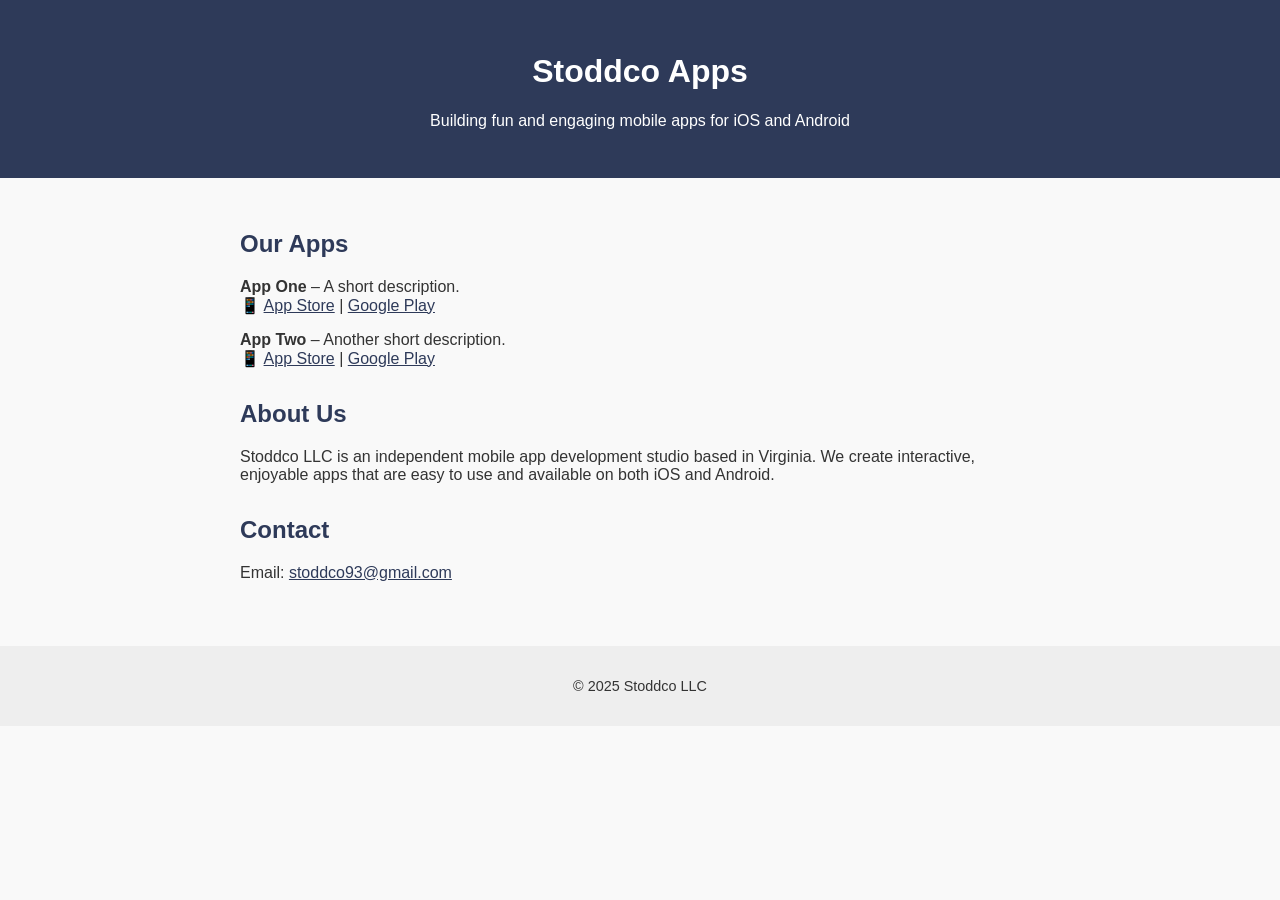
==== index.html @ 0dd77739 "update test" ====
<!DOCTYPE html>
<html lang="en">
<head>
  <meta charset="UTF-8" />
  <meta name="viewport" content="width=device-width, initial-scale=1.0" />
  <title>Stoddco Apps</title>
  <style>
    body {
      font-family: sans-serif;
      margin: 0;
      padding: 0;
      background: #f9f9f9;
      color: #333;
    }
    header {
      background: #2e3a59;
      color: white;
      padding: 2rem;
      text-align: center;
    }
    main {
      padding: 2rem;
      max-width: 800px;
      margin: auto;
    }
    section {
      margin-bottom: 2rem;
    }
    h2 {
      color: #2e3a59;
    }
    a {
      color: #2e3a59;
    }
    footer {
      text-align: center;
      font-size: 0.9rem;
      padding: 2rem;
      background: #eee;
    }
  </style>
</head>
<body>
  <header>
    <h1>Stoddco Apps</h1>
    <p>Building fun and engaging mobile apps for iOS and Android</p>
  </header>

  <main>
    <section>
      <h2>Our Apps</h2>
      <p><strong>App One</strong> – A short description.  
         <br>📱 <a href="#">App Store</a> | <a href="#">Google Play</a></p>
      
      <p><strong>App Two</strong> – Another short description.  
         <br>📱 <a href="#">App Store</a> | <a href="#">Google Play</a></p>
    </section>

    <section>
      <h2>About Us</h2>
      <p>Stoddco LLC is an independent mobile app development studio based in Virginia. We create interactive, enjoyable apps that are easy to use and available on both iOS and Android.</p>
    </section>

    <section>
      <h2>Contact</h2>
      <p>Email: <a href="stoddco93@gmail.com">stoddco93@gmail.com</a></p>
    </section>
  </main>

  <footer>
    &copy; 2025 Stoddco LLC
  </footer>
</body>
</html>
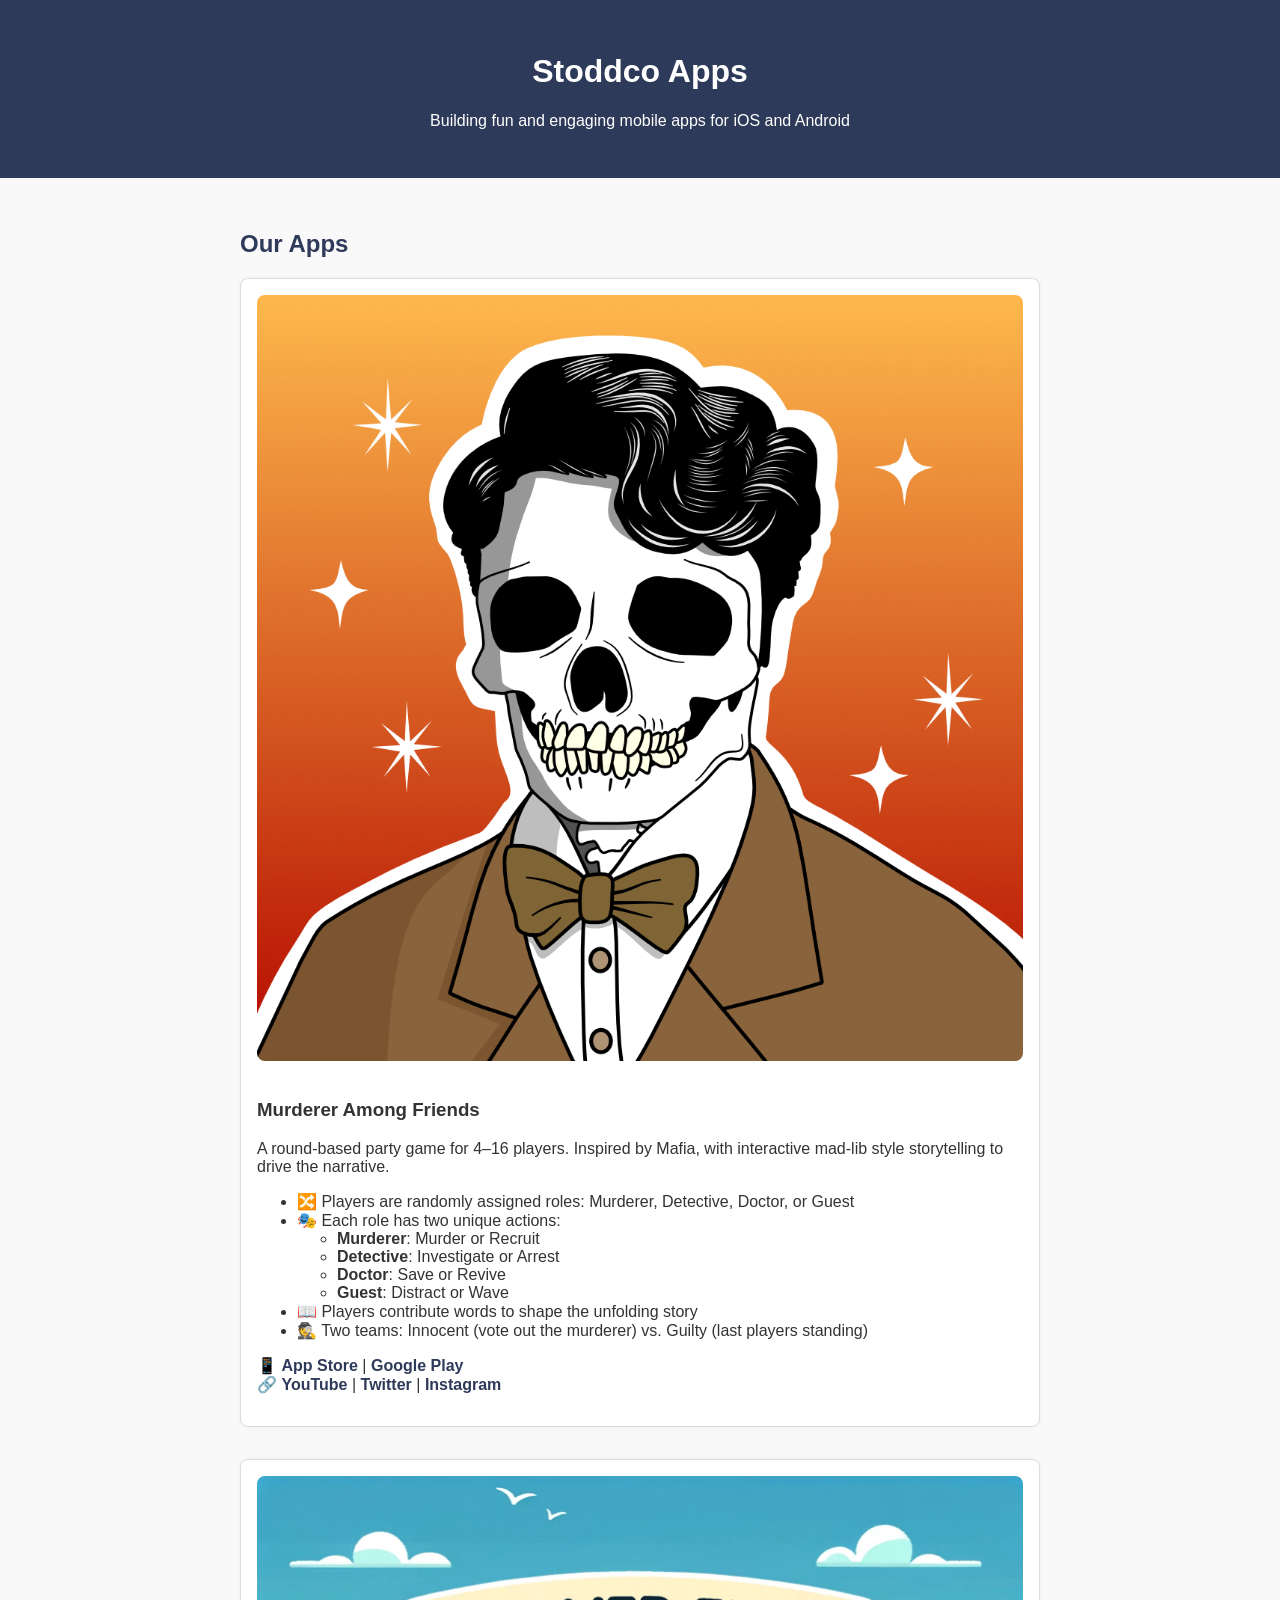
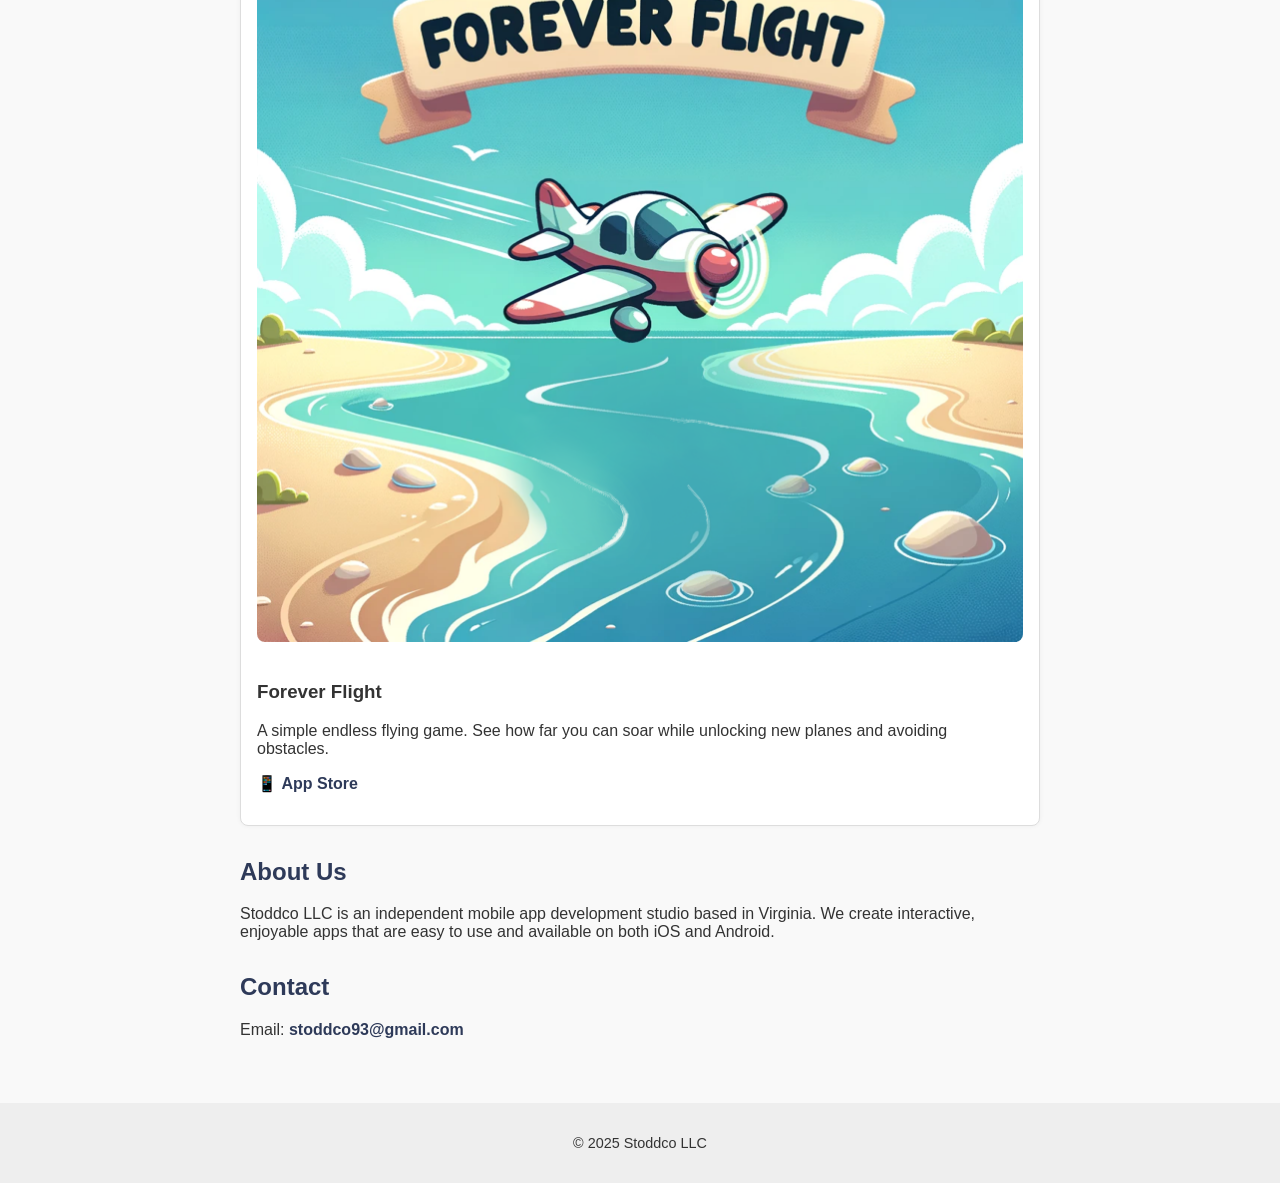
==== commit 8f789507: "Complete update, images and links added" ====
--- a/index.html
+++ b/index.html
@@ -31,6 +31,22 @@
     }
     a {
       color: #2e3a59;
+      text-decoration: none;
+      font-weight: bold;
+    }
+    .app {
+      border: 1px solid #ddd;
+      background: white;
+      padding: 1rem;
+      margin-bottom: 2rem;
+      border-radius: 8px;
+      box-shadow: 0 0 5px rgba(0,0,0,0.05);
+    }
+    .app img {
+      max-width: 100%;
+      height: auto;
+      border-radius: 8px;
+      margin-bottom: 1rem;
     }
     footer {
       text-align: center;
@@ -49,11 +65,39 @@
   <main>
     <section>
       <h2>Our Apps</h2>
-      <p><strong>App One</strong> – A short description.  
-         <br>📱 <a href="#">App Store</a> | <a href="#">Google Play</a></p>
-      
-      <p><strong>App Two</strong> – Another short description.  
-         <br>📱 <a href="#">App Store</a> | <a href="#">Google Play</a></p>
+
+      <div class="app">
+        <img src="images/murderer-among-friends.png" alt="Murderer Among Friends">
+        <h3>Murderer Among Friends</h3>
+        <p>A round-based party game for 4–16 players. Inspired by Mafia, with interactive mad-lib style storytelling to drive the narrative.</p>
+        <ul>
+          <li>🔀 Players are randomly assigned roles: Murderer, Detective, Doctor, or Guest</li>
+          <li>🎭 Each role has two unique actions:
+            <ul>
+              <li><strong>Murderer</strong>: Murder or Recruit</li>
+              <li><strong>Detective</strong>: Investigate or Arrest</li>
+              <li><strong>Doctor</strong>: Save or Revive</li>
+              <li><strong>Guest</strong>: Distract or Wave</li>
+            </ul>
+          </li>
+          <li>📖 Players contribute words to shape the unfolding story</li>
+          <li>🕵️ Two teams: Innocent (vote out the murderer) vs. Guilty (last players standing)</li>
+        </ul>
+        <p>
+          📱 <a href="https://apps.apple.com/us/app/murderer-among-friends/id6737068033">App Store</a> | <a href="https://play.google.com/store/apps/details?id=com.stoddcogames.murdereramongfriends&pcampaignid=web_share">Google Play</a><br>
+          🔗 <a href="https://www.youtube.com/@Stoddco">YouTube</a> | <a href="https://x.com/Stoddco">Twitter</a> | <a href="https://www.instagram.com/murdereramongfriends/">Instagram</a>
+        </p>
+      </div>
+
+      <div class="app">
+        <img src="images/forever-flight.png" alt="Forever Flight">
+        <h3>Forever Flight</h3>
+        <p>A simple endless flying game. See how far you can soar while unlocking new planes and avoiding obstacles.</p>
+        <p>
+          📱 <a href="https://apps.apple.com/us/app/forever-flight/id6470160148">App Store</a>
+        </p>
+      </div>
+
     </section>
 
     <section>
@@ -63,7 +107,7 @@
 
     <section>
       <h2>Contact</h2>
-      <p>Email: <a href="stoddco93@gmail.com">stoddco93@gmail.com</a></p>
+      <p>Email: <a href="mailto:stoddco93@gmail.com">stoddco93@gmail.com</a></p>
     </section>
   </main>
 
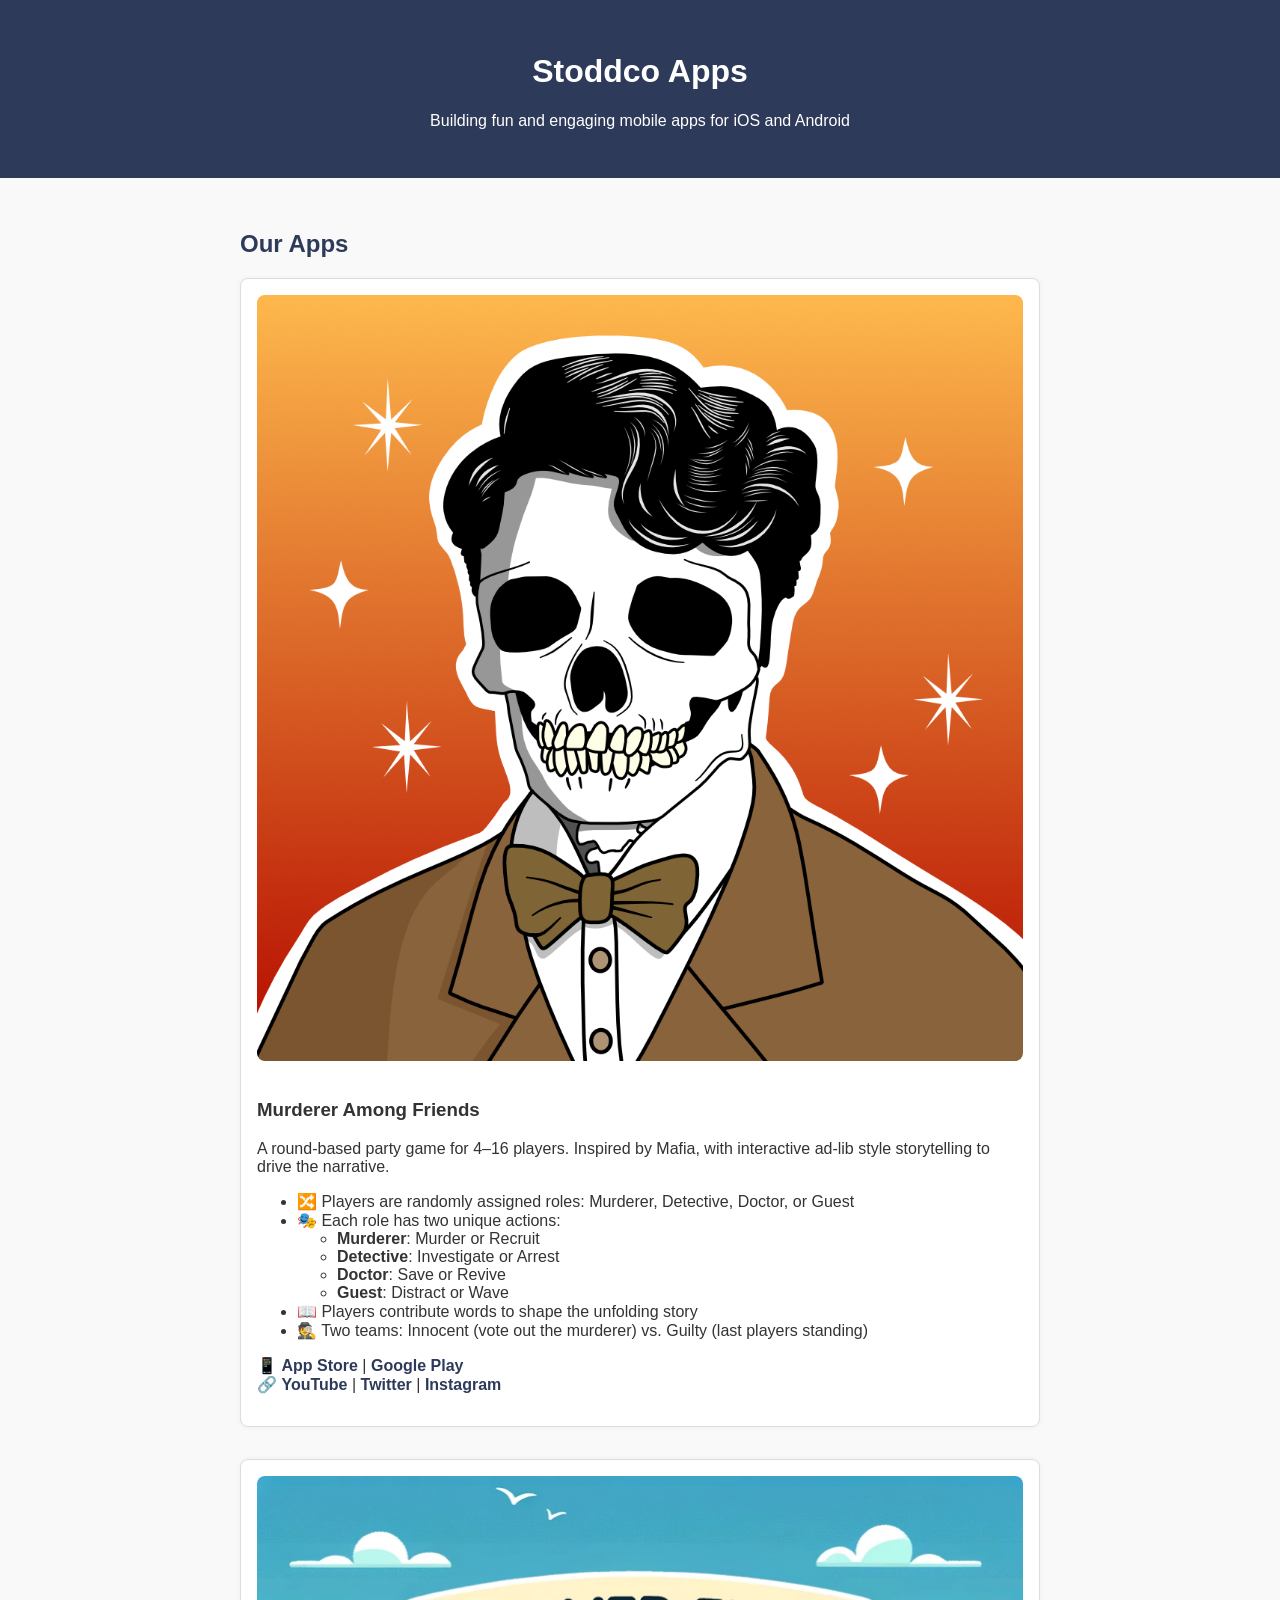
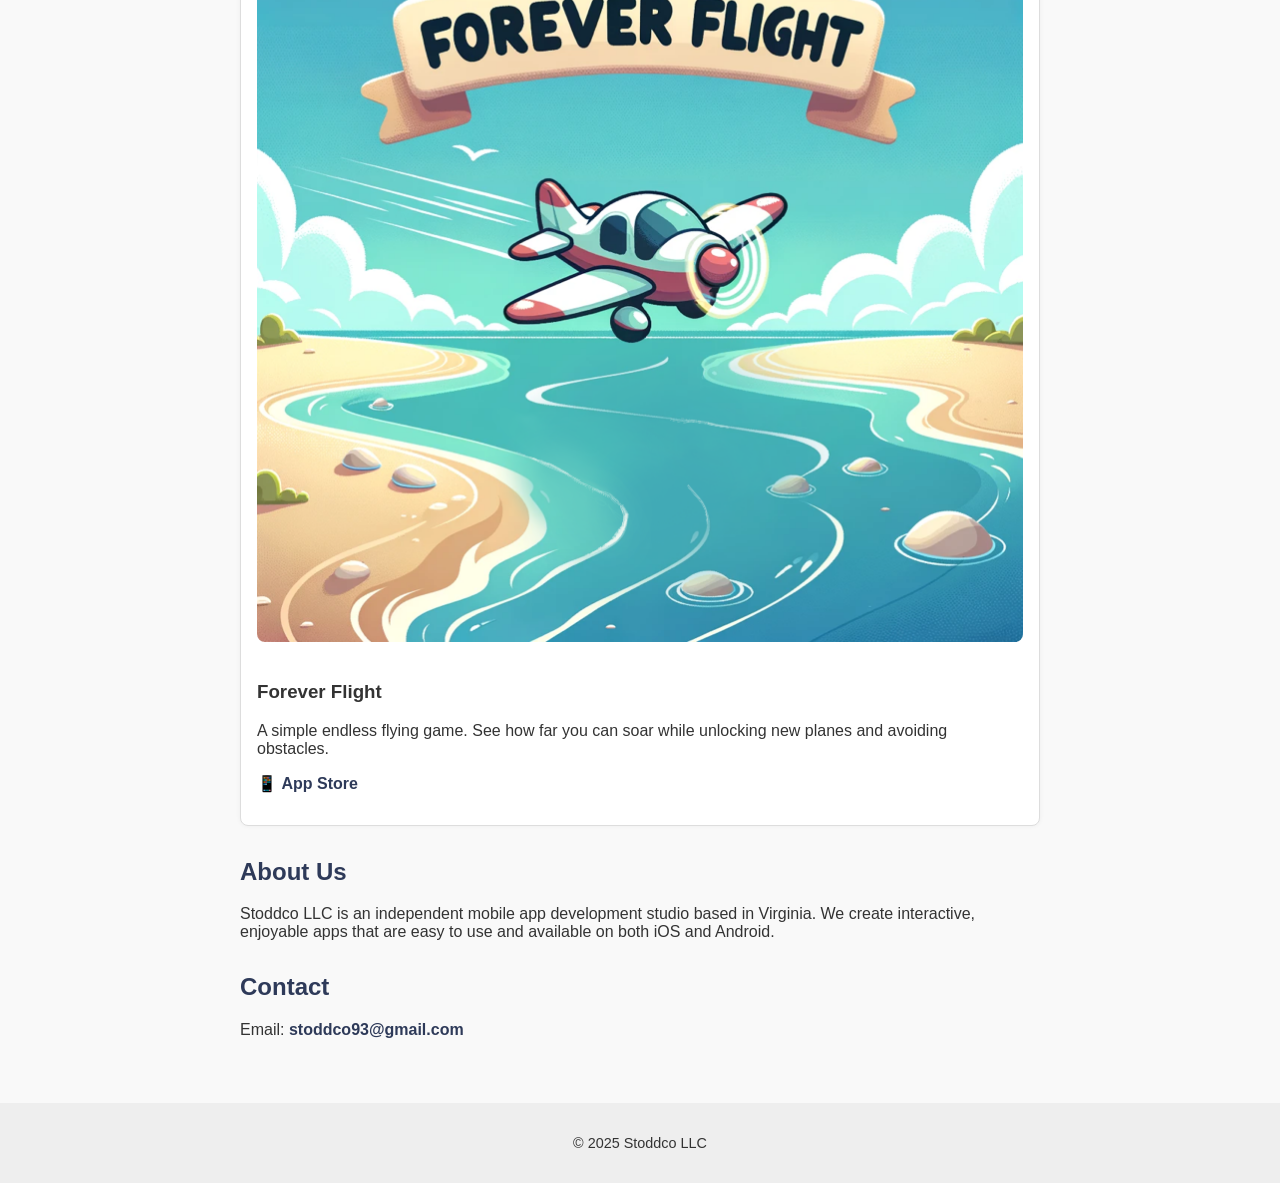
==== commit 5f074d92: "Pushing to main" ====
--- a/index.html
+++ b/index.html
@@ -69,7 +69,7 @@
       <div class="app">
         <img src="images/murderer-among-friends.png" alt="Murderer Among Friends">
         <h3>Murderer Among Friends</h3>
-        <p>A round-based party game for 4–16 players. Inspired by Mafia, with interactive mad-lib style storytelling to drive the narrative.</p>
+        <p>A round-based party game for 4–16 players. Inspired by Mafia, with interactive ad-lib style storytelling to drive the narrative.</p>
         <ul>
           <li>🔀 Players are randomly assigned roles: Murderer, Detective, Doctor, or Guest</li>
           <li>🎭 Each role has two unique actions:
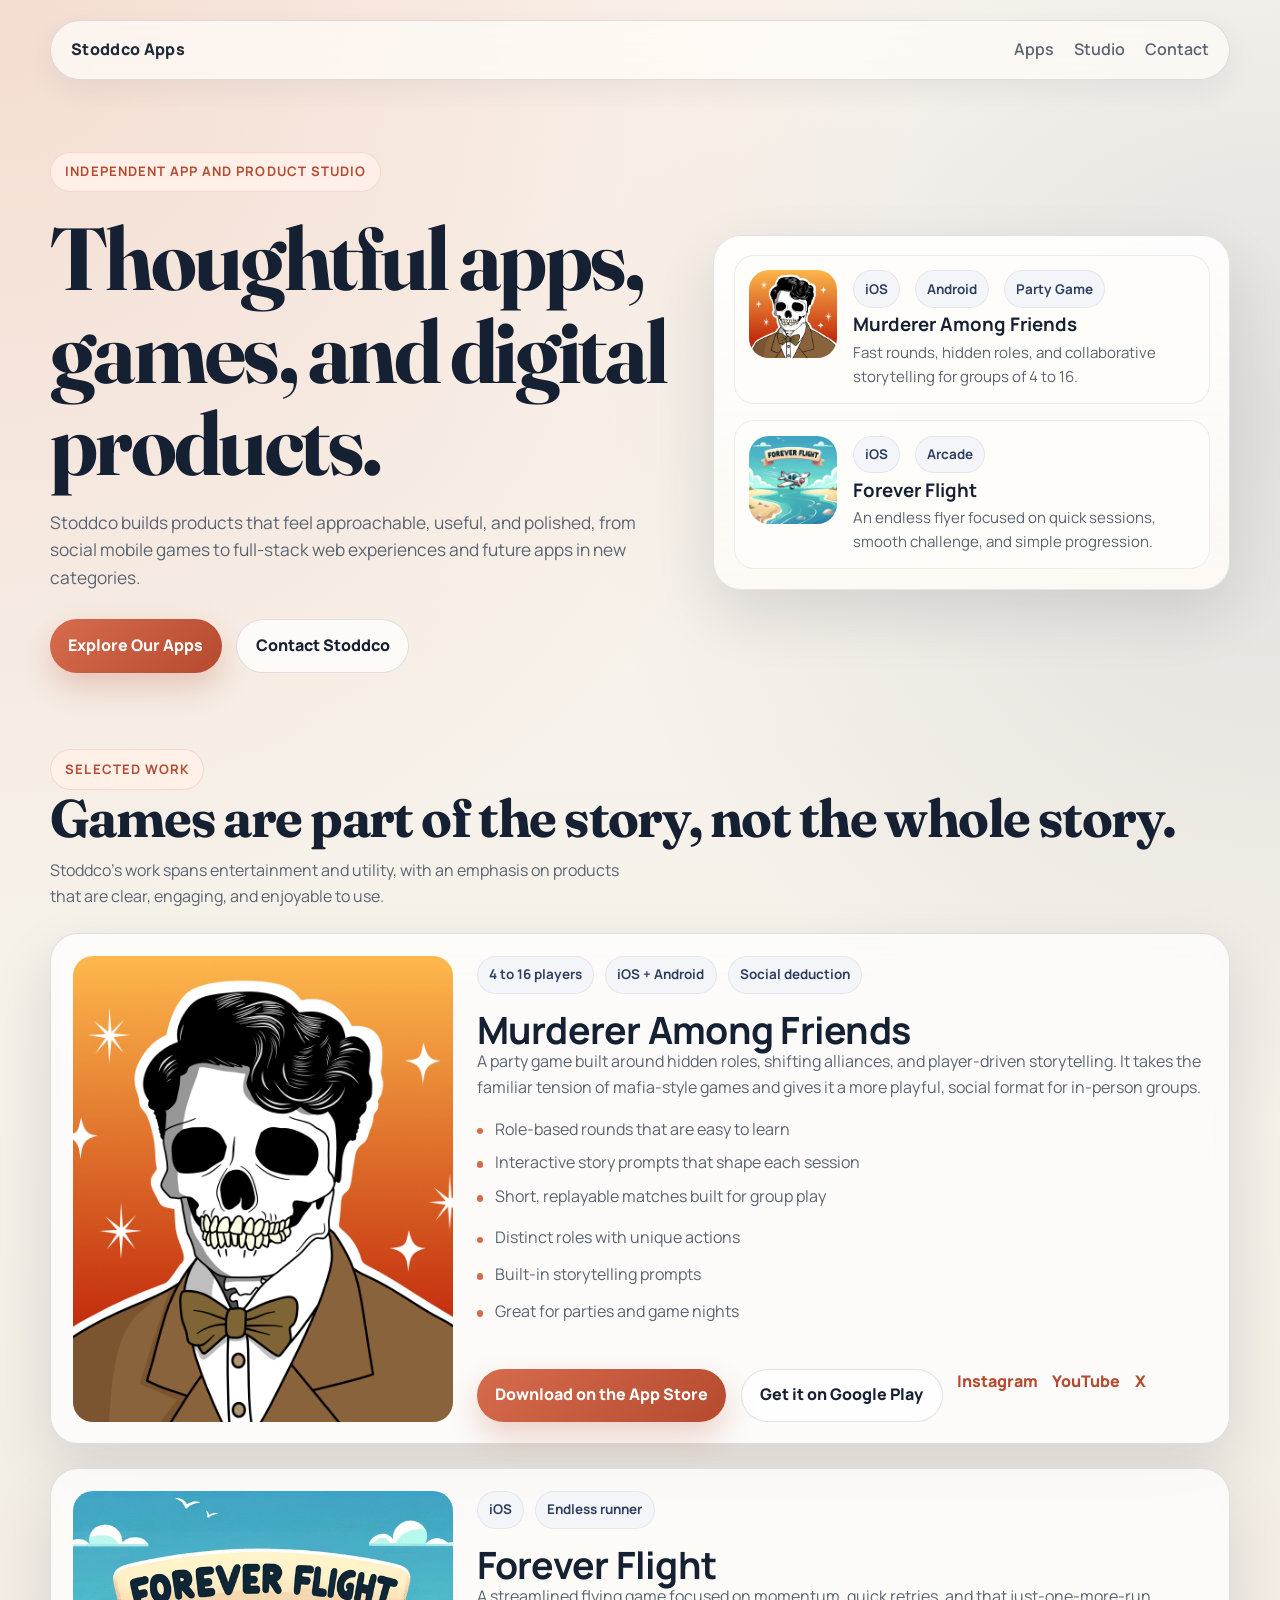
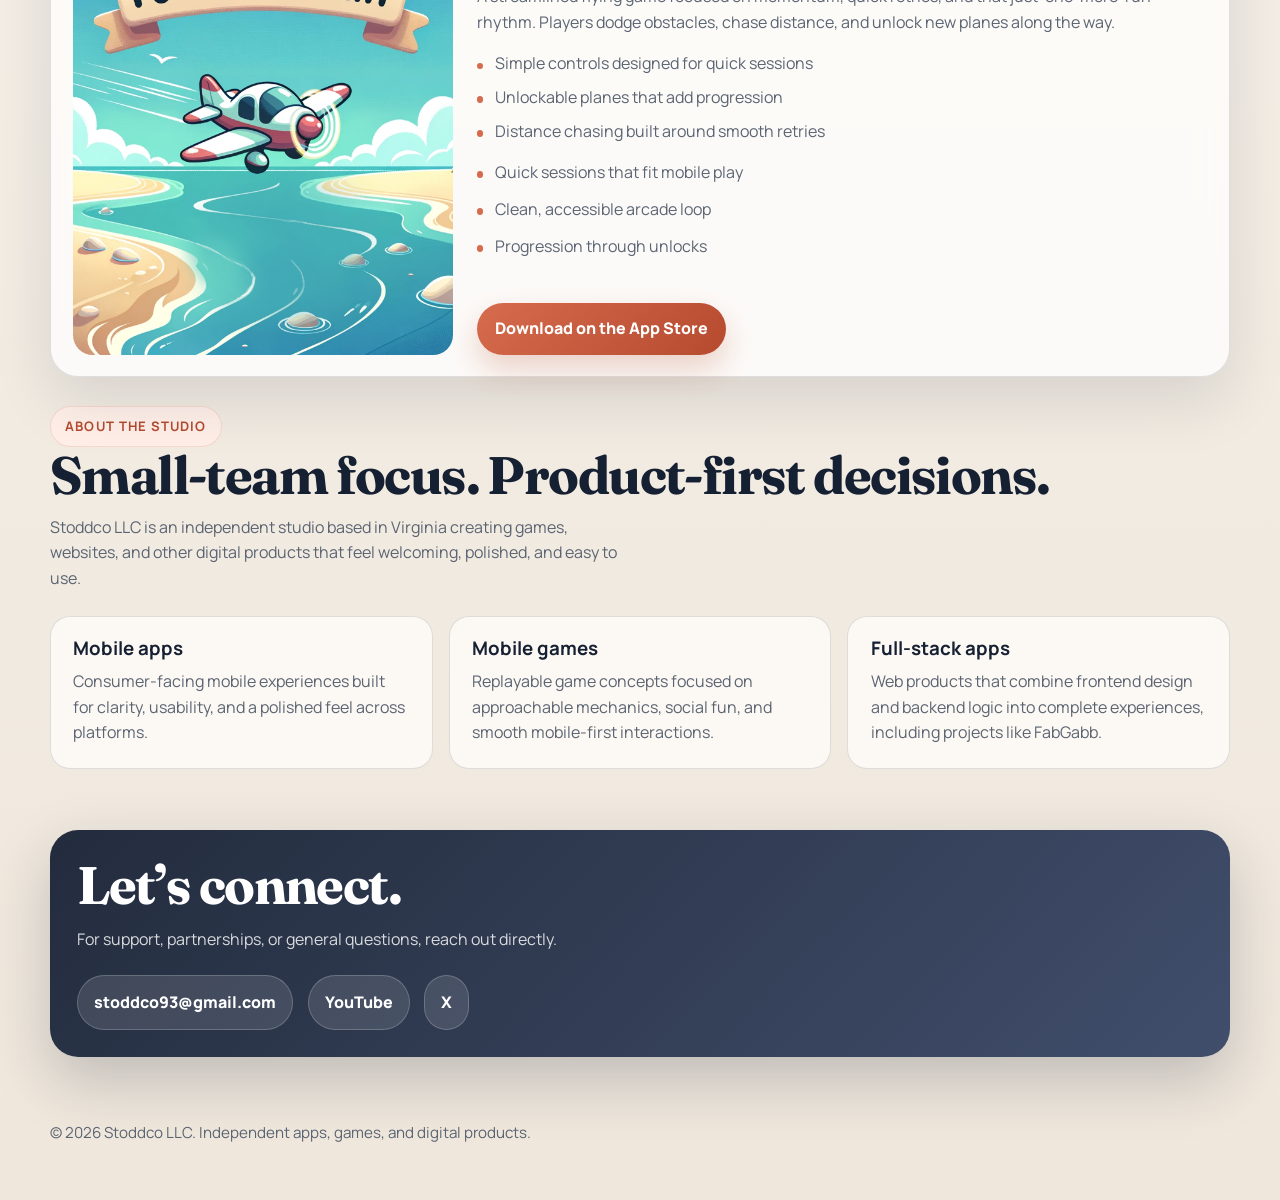
==== commit 5bf3992c: "Update index.html" ====
--- a/index.html
+++ b/index.html
@@ -3,116 +3,696 @@
 <head>
   <meta charset="UTF-8" />
   <meta name="viewport" content="width=device-width, initial-scale=1.0" />
+  <meta
+    name="description"
+    content="Stoddco Apps is an independent studio building polished games, apps, and digital products."
+  />
   <title>Stoddco Apps</title>
+  <link rel="preconnect" href="https://fonts.googleapis.com" />
+  <link rel="preconnect" href="https://fonts.gstatic.com" crossorigin />
+  <link
+    href="https://fonts.googleapis.com/css2?family=Fraunces:wght@500;600;700&family=Manrope:wght@400;500;600;700;800&display=swap"
+    rel="stylesheet"
+  />
   <style>
+    :root {
+      --bg: #f4efe7;
+      --surface: rgba(255, 255, 255, 0.74);
+      --surface-strong: #fffdf9;
+      --line: rgba(43, 55, 79, 0.14);
+      --text: #1f2937;
+      --muted: #5b6472;
+      --heading: #162033;
+      --accent: #d66b4d;
+      --accent-deep: #b54a2f;
+      --accent-soft: #fff0e8;
+      --shadow: 0 24px 60px rgba(27, 35, 53, 0.12);
+      --radius-xl: 28px;
+      --radius-lg: 20px;
+      --radius-md: 14px;
+      --max-width: 1180px;
+    }
+
+    * {
+      box-sizing: border-box;
+    }
+
+    html {
+      scroll-behavior: smooth;
+    }
+
     body {
-      font-family: sans-serif;
       margin: 0;
+      font-family: "Manrope", sans-serif;
+      color: var(--text);
+      background:
+        radial-gradient(circle at top left, rgba(214, 107, 77, 0.18), transparent 30%),
+        radial-gradient(circle at right 15%, rgba(62, 83, 118, 0.12), transparent 26%),
+        linear-gradient(180deg, #fbf6ef 0%, var(--bg) 46%, #efe7dc 100%);
+      line-height: 1.6;
+    }
+
+    a {
+      color: inherit;
+    }
+
+    img {
+      display: block;
+      max-width: 100%;
+    }
+
+    .page-shell {
+      width: min(calc(100% - 2rem), var(--max-width));
+      margin: 0 auto;
+    }
+
+    .site-header {
+      padding: 1.25rem 0 0;
+    }
+
+    .nav {
+      display: flex;
+      align-items: center;
+      justify-content: space-between;
+      gap: 1rem;
+      padding: 1rem 1.25rem;
+      border: 1px solid var(--line);
+      border-radius: 999px;
+      background: rgba(255, 253, 249, 0.72);
+      backdrop-filter: blur(16px);
+      box-shadow: 0 10px 30px rgba(24, 34, 52, 0.06);
+    }
+
+    .brand {
+      display: inline-flex;
+      align-items: center;
+      text-decoration: none;
+      font-weight: 800;
+      letter-spacing: 0.02em;
+    }
+
+    .nav-links {
+      display: flex;
+      align-items: center;
+      gap: 1.25rem;
+      flex-wrap: wrap;
+    }
+
+    .nav-links a {
+      text-decoration: none;
+      color: var(--muted);
+      font-weight: 600;
+    }
+
+    .nav-links a:hover,
+    .nav-links a:focus-visible,
+    .text-link:hover,
+    .text-link:focus-visible {
+      color: var(--heading);
+    }
+
+    .hero {
+      padding: 4.5rem 0 3rem;
+      display: grid;
+      grid-template-columns: minmax(0, 1.1fr) minmax(300px, 0.9fr);
+      gap: 2rem;
+      align-items: center;
+    }
+
+    .hero-copy {
+      max-width: 640px;
+    }
+
+    .eyebrow {
+      display: inline-flex;
+      align-items: center;
+      gap: 0.5rem;
+      padding: 0.55rem 0.9rem;
+      border-radius: 999px;
+      font-weight: 700;
+      font-size: 0.82rem;
+      letter-spacing: 0.08em;
+      text-transform: uppercase;
+      color: var(--accent-deep);
+      background: rgba(255, 240, 232, 0.95);
+      border: 1px solid rgba(214, 107, 77, 0.18);
+    }
+
+    h1,
+    h2,
+    h3 {
+      margin: 0;
+      color: var(--heading);
+      line-height: 1.05;
+    }
+
+    h1,
+    h2 {
+      font-family: "Fraunces", serif;
+      letter-spacing: -0.03em;
+    }
+
+    h1 {
+      margin-top: 1.25rem;
+      font-size: clamp(3rem, 8vw, 5.5rem);
+    }
+
+    .hero p {
+      margin: 1.2rem 0 0;
+      font-size: 1.08rem;
+      color: var(--muted);
+      max-width: 58ch;
+    }
+
+    .hero-actions,
+    .card-actions {
+      display: flex;
+      flex-wrap: wrap;
+      gap: 0.9rem;
+      margin-top: 1.75rem;
+    }
+
+    .button,
+    .button-secondary {
+      display: inline-flex;
+      align-items: center;
+      justify-content: center;
+      min-height: 3rem;
+      padding: 0.8rem 1.15rem;
+      border-radius: 999px;
+      text-decoration: none;
+      font-weight: 800;
+      transition: transform 180ms ease, box-shadow 180ms ease, background 180ms ease;
+    }
+
+    .button {
+      color: white;
+      background: linear-gradient(135deg, var(--accent), var(--accent-deep));
+      box-shadow: 0 14px 30px rgba(181, 74, 47, 0.24);
+    }
+
+    .button-secondary {
+      color: var(--heading);
+      background: rgba(255, 255, 255, 0.72);
+      border: 1px solid var(--line);
+    }
+
+    .button:hover,
+    .button:focus-visible,
+    .button-secondary:hover,
+    .button-secondary:focus-visible {
+      transform: translateY(-1px);
+    }
+
+    .hero-panel {
+      padding: 1.2rem;
+      border-radius: var(--radius-xl);
+      border: 1px solid rgba(32, 48, 77, 0.12);
+      background:
+        linear-gradient(180deg, rgba(255, 255, 255, 0.8), rgba(253, 249, 243, 0.92)),
+        rgba(255, 255, 255, 0.6);
+      box-shadow: var(--shadow);
+      backdrop-filter: blur(18px);
+    }
+
+    .stack {
+      display: grid;
+      gap: 1rem;
+    }
+
+    .stack-card {
+      display: grid;
+      grid-template-columns: 88px minmax(0, 1fr);
+      gap: 1rem;
+      padding: 0.9rem;
+      border-radius: var(--radius-lg);
+      background: var(--surface-strong);
+      border: 1px solid rgba(32, 48, 77, 0.08);
+    }
+
+    .stack-card img {
+      width: 88px;
+      aspect-ratio: 1;
+      object-fit: cover;
+      border-radius: 20px;
+    }
+
+    .stack-card p {
+      margin: 0.35rem 0 0;
+      font-size: 0.94rem;
+      color: var(--muted);
+    }
+
+    .stack-card .pill-row {
+      gap: 0.9rem;
+      margin-bottom: 0.45rem;
+    }
+
+    .pill-row,
+    .feature-list {
+      display: flex;
+      flex-wrap: wrap;
+      gap: 0.7rem;
+    }
+
+    .pill {
+      display: inline-flex;
+      align-items: center;
+      gap: 0.35rem;
+      padding: 0.45rem 0.7rem;
+      border-radius: 999px;
+      font-size: 0.84rem;
+      font-weight: 700;
+      color: #30405f;
+      background: #f3f5f8;
+      border: 1px solid rgba(48, 64, 95, 0.08);
+    }
+
+    .section {
+      padding: 1.8rem 0 0;
+    }
+
+    .section-heading {
+      display: flex;
+      justify-content: space-between;
+      gap: 1rem;
+      align-items: end;
+      margin-bottom: 1.5rem;
+    }
+
+    .section-heading p {
+      margin: 0.8rem 0 0;
+      max-width: 58ch;
+      color: var(--muted);
+    }
+
+    h2 {
+      font-size: clamp(2rem, 5vw, 3.3rem);
+    }
+
+    .apps-grid {
+      display: grid;
+      gap: 1.5rem;
+    }
+
+    .app-card {
+      display: grid;
+      grid-template-columns: minmax(250px, 380px) minmax(0, 1fr);
+      gap: 1.5rem;
+      padding: 1.35rem;
+      border-radius: var(--radius-xl);
+      background: var(--surface);
+      border: 1px solid var(--line);
+      box-shadow: var(--shadow);
+      backdrop-filter: blur(16px);
+    }
+
+    .app-card img {
+      width: 100%;
+      height: 100%;
+      min-height: 260px;
+      object-fit: cover;
+      border-radius: calc(var(--radius-xl) - 8px);
+    }
+
+    .app-copy {
+      display: flex;
+      flex-direction: column;
+      gap: 1rem;
+    }
+
+    .app-copy p {
+      margin: 0;
+      color: var(--muted);
+    }
+
+    .app-copy h3 {
+      font-size: clamp(1.7rem, 4vw, 2.35rem);
+      letter-spacing: -0.02em;
+    }
+
+    .feature-list,
+    .detail-list {
       padding: 0;
-      background: #f9f9f9;
-      color: #333;
-    }
-    header {
-      background: #2e3a59;
+      margin: 0;
+      color: var(--muted);
+    }
+
+    .feature-list {
+      list-style: none;
+      display: grid;
+      gap: 0.7rem;
+    }
+
+    .feature-list li,
+    .detail-list li {
+      padding-left: 1.15rem;
+      position: relative;
+    }
+
+    .feature-list li::before,
+    .detail-list li::before {
+      content: "";
+      position: absolute;
+      left: 0;
+      top: 0.7rem;
+      width: 0.42rem;
+      height: 0.42rem;
+      border-radius: 50%;
+      background: var(--accent);
+    }
+
+    .detail-list {
+      display: grid;
+      gap: 0.5rem;
+      padding-left: 0;
+      list-style: none;
+    }
+
+    .text-link {
+      text-decoration: none;
+      color: var(--accent-deep);
+      font-weight: 800;
+    }
+
+    .story-grid {
+      display: grid;
+      grid-template-columns: repeat(3, minmax(0, 1fr));
+      gap: 1rem;
+      margin-top: 1rem;
+    }
+
+    .story-card {
+      padding: 1.4rem;
+      border-radius: var(--radius-lg);
+      background: rgba(255, 253, 249, 0.76);
+      border: 1px solid var(--line);
+    }
+
+    .story-card p {
+      margin: 0.65rem 0 0;
+      color: var(--muted);
+    }
+
+    .contact-panel {
+      margin: 2rem 0 4rem;
+      padding: 1.7rem;
+      border-radius: var(--radius-xl);
+      background: linear-gradient(135deg, rgba(22, 32, 51, 0.94), rgba(50, 65, 98, 0.92));
       color: white;
-      padding: 2rem;
-      text-align: center;
-    }
-    main {
-      padding: 2rem;
-      max-width: 800px;
-      margin: auto;
-    }
-    section {
-      margin-bottom: 2rem;
-    }
-    h2 {
-      color: #2e3a59;
-    }
-    a {
-      color: #2e3a59;
+      box-shadow: 0 24px 60px rgba(22, 32, 51, 0.22);
+    }
+
+    .contact-panel h2,
+    .contact-panel p,
+    .contact-panel a {
+      color: white;
+    }
+
+    .contact-panel p {
+      margin: 0.9rem 0 0;
+      max-width: 60ch;
+      color: rgba(255, 255, 255, 0.82);
+    }
+
+    .contact-links {
+      display: flex;
+      flex-wrap: wrap;
+      gap: 0.9rem;
+      margin-top: 1.4rem;
+    }
+
+    .contact-links a {
+      display: inline-flex;
+      align-items: center;
+      justify-content: center;
+      padding: 0.85rem 1rem;
+      border-radius: 999px;
       text-decoration: none;
-      font-weight: bold;
-    }
-    .app {
-      border: 1px solid #ddd;
-      background: white;
-      padding: 1rem;
-      margin-bottom: 2rem;
-      border-radius: 8px;
-      box-shadow: 0 0 5px rgba(0,0,0,0.05);
-    }
-    .app img {
-      max-width: 100%;
-      height: auto;
-      border-radius: 8px;
-      margin-bottom: 1rem;
-    }
+      font-weight: 800;
+      background: rgba(255, 255, 255, 0.12);
+      border: 1px solid rgba(255, 255, 255, 0.2);
+    }
+
     footer {
-      text-align: center;
-      font-size: 0.9rem;
-      padding: 2rem;
-      background: #eee;
+      padding: 0 0 2.5rem;
+      color: var(--muted);
+      font-size: 0.95rem;
+    }
+
+    @media (max-width: 960px) {
+      .hero,
+      .app-card,
+      .story-grid {
+        grid-template-columns: 1fr;
+      }
+
+      .section-heading {
+        align-items: start;
+        flex-direction: column;
+      }
+    }
+
+    @media (max-width: 680px) {
+      .page-shell {
+        width: min(calc(100% - 1.25rem), var(--max-width));
+      }
+
+      .nav {
+        border-radius: 28px;
+        align-items: flex-start;
+        flex-direction: column;
+      }
+
+      .hero {
+        padding-top: 3rem;
+      }
+
+      h1 {
+        font-size: clamp(2.7rem, 15vw, 4.2rem);
+      }
+
+      .app-card,
+      .contact-panel,
+      .hero-panel {
+        padding: 1rem;
+      }
+
+      .stack-card {
+        grid-template-columns: 72px minmax(0, 1fr);
+      }
+
+      .stack-card img {
+        width: 72px;
+      }
     }
   </style>
 </head>
 <body>
-  <header>
-    <h1>Stoddco Apps</h1>
-    <p>Building fun and engaging mobile apps for iOS and Android</p>
+  <header class="site-header">
+    <div class="page-shell">
+      <nav class="nav" aria-label="Primary">
+        <a class="brand" href="#top">
+          <span>Stoddco Apps</span>
+        </a>
+        <div class="nav-links">
+          <a href="#apps">Apps</a>
+          <a href="#about">Studio</a>
+          <a href="#contact">Contact</a>
+        </div>
+      </nav>
+
+      <section class="hero" id="top">
+        <div class="hero-copy">
+          <span class="eyebrow">Independent App And Product Studio</span>
+          <h1>Thoughtful apps, games, and digital products.</h1>
+          <p>
+            Stoddco builds products that feel approachable, useful, and polished,
+            from social mobile games to full-stack web experiences and future apps
+            in new categories.
+          </p>
+          <div class="hero-actions">
+            <a class="button" href="#apps">Explore Our Apps</a>
+            <a class="button-secondary" href="mailto:stoddco93@gmail.com">Contact Stoddco</a>
+          </div>
+        </div>
+
+        <aside class="hero-panel" aria-label="Featured apps">
+          <div class="stack">
+            <article class="stack-card">
+              <img src="images/murderer-among-friends.png" alt="Murderer Among Friends app icon" />
+              <div>
+                <div class="pill-row">
+                  <span class="pill">iOS</span>
+                  <span class="pill">Android</span>
+                  <span class="pill">Party Game</span>
+                </div>
+                <h3>Murderer Among Friends</h3>
+                <p>Fast rounds, hidden roles, and collaborative storytelling for groups of 4 to 16.</p>
+              </div>
+            </article>
+
+            <article class="stack-card">
+              <img src="images/forever-flight.png" alt="Forever Flight app icon" />
+              <div>
+                <div class="pill-row">
+                  <span class="pill">iOS</span>
+                  <span class="pill">Arcade</span>
+                </div>
+                <h3>Forever Flight</h3>
+                <p>An endless flyer focused on quick sessions, smooth challenge, and simple progression.</p>
+              </div>
+            </article>
+          </div>
+        </aside>
+      </section>
+    </div>
   </header>
 
   <main>
-    <section>
-      <h2>Our Apps</h2>
-
-      <div class="app">
-        <img src="images/murderer-among-friends.png" alt="Murderer Among Friends">
-        <h3>Murderer Among Friends</h3>
-        <p>A round-based party game for 4–16 players. Inspired by Mafia, with interactive ad-lib style storytelling to drive the narrative.</p>
-        <ul>
-          <li>🔀 Players are randomly assigned roles: Murderer, Detective, Doctor, or Guest</li>
-          <li>🎭 Each role has two unique actions:
-            <ul>
-              <li><strong>Murderer</strong>: Murder or Recruit</li>
-              <li><strong>Detective</strong>: Investigate or Arrest</li>
-              <li><strong>Doctor</strong>: Save or Revive</li>
-              <li><strong>Guest</strong>: Distract or Wave</li>
-            </ul>
-          </li>
-          <li>📖 Players contribute words to shape the unfolding story</li>
-          <li>🕵️ Two teams: Innocent (vote out the murderer) vs. Guilty (last players standing)</li>
-        </ul>
-        <p>
-          📱 <a href="https://apps.apple.com/us/app/murderer-among-friends/id6737068033">App Store</a> | <a href="https://play.google.com/store/apps/details?id=com.stoddcogames.murdereramongfriends&pcampaignid=web_share">Google Play</a><br>
-          🔗 <a href="https://www.youtube.com/@Stoddco">YouTube</a> | <a href="https://x.com/Stoddco">Twitter</a> | <a href="https://www.instagram.com/murdereramongfriends/">Instagram</a>
-        </p>
+    <section class="section" id="apps">
+      <div class="page-shell">
+        <div class="section-heading">
+          <div>
+            <span class="eyebrow">Selected Work</span>
+            <h2>Games are part of the story, not the whole story.</h2>
+            <p>
+              Stoddco’s work spans entertainment and utility, with an emphasis on
+              products that are clear, engaging, and enjoyable to use.
+            </p>
+          </div>
+        </div>
+
+        <div class="apps-grid">
+          <article class="app-card">
+            <img src="images/murderer-among-friends.png" alt="Murderer Among Friends promotional art" />
+            <div class="app-copy">
+              <div class="pill-row">
+                <span class="pill">4 to 16 players</span>
+                <span class="pill">iOS + Android</span>
+                <span class="pill">Social deduction</span>
+              </div>
+              <div>
+                <h3>Murderer Among Friends</h3>
+                <p>
+                  A party game built around hidden roles, shifting alliances, and
+                  player-driven storytelling. It takes the familiar tension of
+                  mafia-style games and gives it a more playful, social format for
+                  in-person groups.
+                </p>
+              </div>
+
+              <ul class="detail-list" aria-label="Key highlights">
+                <li>Role-based rounds that are easy to learn</li>
+                <li>Interactive story prompts that shape each session</li>
+                <li>Short, replayable matches built for group play</li>
+              </ul>
+
+              <ul class="feature-list" aria-label="Murderer Among Friends features">
+                <li>Distinct roles with unique actions</li>
+                <li>Built-in storytelling prompts</li>
+                <li>Great for parties and game nights</li>
+              </ul>
+
+              <div class="card-actions">
+                <a class="button" href="https://apps.apple.com/us/app/murderer-among-friends/id6737068033">Download on the App Store</a>
+                <a class="button-secondary" href="https://play.google.com/store/apps/details?id=com.stoddcogames.murdereramongfriends&amp;pcampaignid=web_share">Get it on Google Play</a>
+                <a class="text-link" href="https://www.instagram.com/murdereramongfriends/">Instagram</a>
+                <a class="text-link" href="https://www.youtube.com/@Stoddco">YouTube</a>
+                <a class="text-link" href="https://x.com/Stoddco">X</a>
+              </div>
+            </div>
+          </article>
+
+          <article class="app-card">
+            <img src="images/forever-flight.png" alt="Forever Flight promotional art" />
+            <div class="app-copy">
+              <div class="pill-row">
+                <span class="pill">iOS</span>
+                <span class="pill">Endless runner</span>
+              </div>
+              <div>
+                <h3>Forever Flight</h3>
+                <p>
+                  A streamlined flying game focused on momentum, quick retries,
+                  and that just-one-more-run rhythm. Players dodge obstacles,
+                  chase distance, and unlock new planes along the way.
+                </p>
+              </div>
+
+              <ul class="detail-list" aria-label="Key highlights">
+                <li>Simple controls designed for quick sessions</li>
+                <li>Unlockable planes that add progression</li>
+                <li>Distance chasing built around smooth retries</li>
+              </ul>
+
+              <ul class="feature-list" aria-label="Forever Flight features">
+                <li>Quick sessions that fit mobile play</li>
+                <li>Clean, accessible arcade loop</li>
+                <li>Progression through unlocks</li>
+              </ul>
+
+              <div class="card-actions">
+                <a class="button" href="https://apps.apple.com/us/app/forever-flight/id6470160148">Download on the App Store</a>
+              </div>
+            </div>
+          </article>
+        </div>
       </div>
-
-      <div class="app">
-        <img src="images/forever-flight.png" alt="Forever Flight">
-        <h3>Forever Flight</h3>
-        <p>A simple endless flying game. See how far you can soar while unlocking new planes and avoiding obstacles.</p>
-        <p>
-          📱 <a href="https://apps.apple.com/us/app/forever-flight/id6470160148">App Store</a>
-        </p>
+    </section>
+
+    <section class="section" id="about">
+      <div class="page-shell">
+        <div class="section-heading">
+          <div>
+            <span class="eyebrow">About The Studio</span>
+            <h2>Small-team focus. Product-first decisions.</h2>
+            <p>
+              Stoddco LLC is an independent studio based in Virginia creating
+              games, websites, and other digital products that feel welcoming,
+              polished, and easy to use.
+            </p>
+          </div>
+        </div>
+
+        <div class="story-grid">
+          <article class="story-card">
+            <h3>Mobile apps</h3>
+            <p>Consumer-facing mobile experiences built for clarity, usability, and a polished feel across platforms.</p>
+          </article>
+          <article class="story-card">
+            <h3>Mobile games</h3>
+            <p>Replayable game concepts focused on approachable mechanics, social fun, and smooth mobile-first interactions.</p>
+          </article>
+          <article class="story-card">
+            <h3>Full-stack apps</h3>
+            <p>Web products that combine frontend design and backend logic into complete experiences, including projects like FabGabb.</p>
+          </article>
+        </div>
       </div>
-
     </section>
 
-    <section>
-      <h2>About Us</h2>
-      <p>Stoddco LLC is an independent mobile app development studio based in Virginia. We create interactive, enjoyable apps that are easy to use and available on both iOS and Android.</p>
-    </section>
-
-    <section>
-      <h2>Contact</h2>
-      <p>Email: <a href="mailto:stoddco93@gmail.com">stoddco93@gmail.com</a></p>
+    <section class="section" id="contact">
+      <div class="page-shell">
+        <div class="contact-panel">
+          <h2>Let’s connect.</h2>
+          <p>
+            For support, partnerships, or general questions, reach out directly.
+          </p>
+          <div class="contact-links">
+            <a href="mailto:stoddco93@gmail.com">stoddco93@gmail.com</a>
+            <a href="https://www.youtube.com/@Stoddco">YouTube</a>
+            <a href="https://x.com/Stoddco">X</a>
+          </div>
+        </div>
+      </div>
     </section>
   </main>
 
   <footer>
-    &copy; 2025 Stoddco LLC
+    <div class="page-shell">
+      <p>&copy; 2026 Stoddco LLC. Independent apps, games, and digital products.</p>
+    </div>
   </footer>
 </body>
 </html>
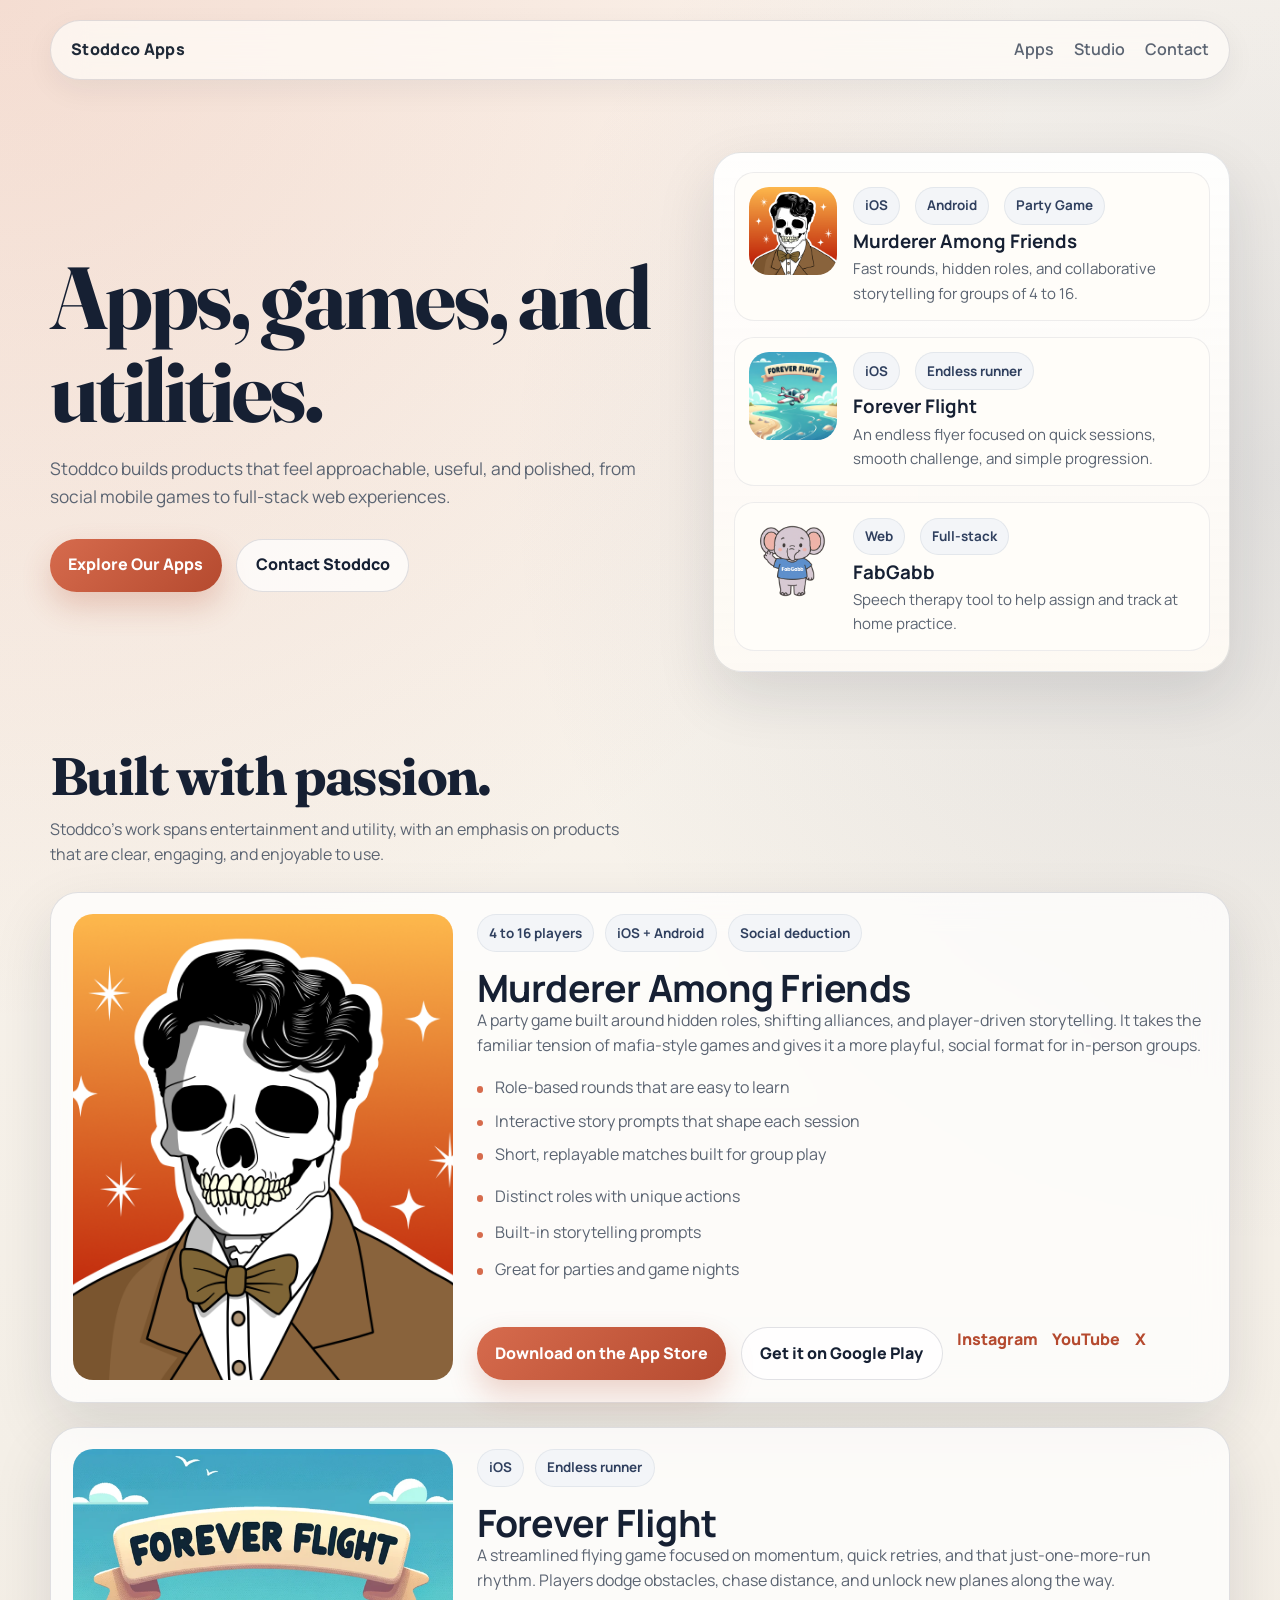
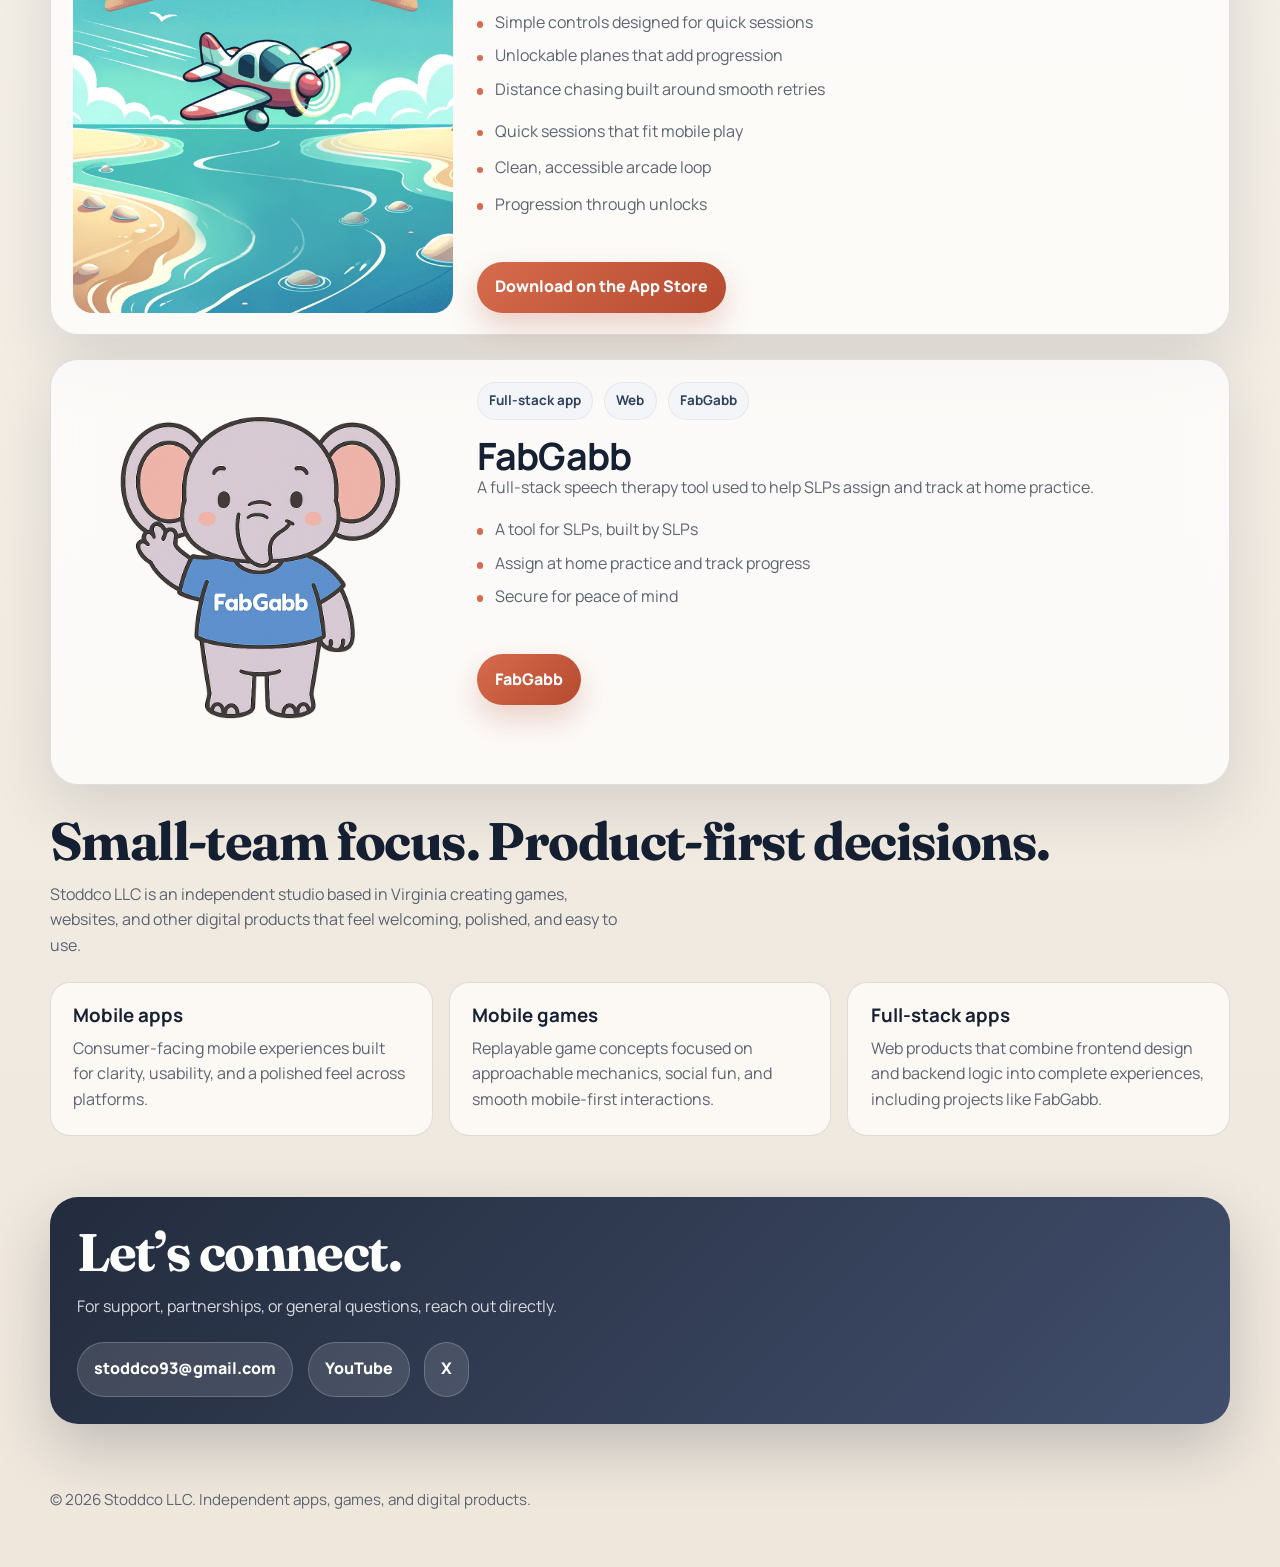
==== commit 3fc28f2c: "Updated site" ====
--- a/index.html
+++ b/index.html
@@ -248,6 +248,28 @@
       margin-bottom: 0.45rem;
     }
 
+    .stack-card .app-art {
+      min-height: 88px;
+      padding: 0.75rem;
+      border-radius: 20px;
+    }
+
+    .stack-card .app-art span {
+      padding: 0.3rem 0.5rem;
+      font-size: 0.65rem;
+    }
+
+    .stack-card .app-art strong {
+      margin-top: 0.5rem;
+      font-size: 1.35rem;
+    }
+
+    .stack-card .app-art p {
+      margin-top: 0.4rem;
+      font-size: 0.78rem;
+      line-height: 1.35;
+    }
+
     .pill-row,
     .feature-list {
       display: flex;
@@ -313,6 +335,46 @@
       min-height: 260px;
       object-fit: cover;
       border-radius: calc(var(--radius-xl) - 8px);
+    }
+
+    .app-art {
+      min-height: 260px;
+      display: grid;
+      align-content: end;
+      padding: 1.5rem;
+      border-radius: calc(var(--radius-xl) - 8px);
+      color: white;
+      background:
+        radial-gradient(circle at top right, rgba(255, 255, 255, 0.18), transparent 28%),
+        linear-gradient(135deg, #243552 0%, #3f5f8d 55%, #d66b4d 100%);
+    }
+
+    .app-art span {
+      display: inline-flex;
+      width: fit-content;
+      padding: 0.45rem 0.7rem;
+      border-radius: 999px;
+      font-size: 0.8rem;
+      font-weight: 800;
+      letter-spacing: 0.04em;
+      text-transform: uppercase;
+      background: rgba(255, 255, 255, 0.14);
+      border: 1px solid rgba(255, 255, 255, 0.18);
+    }
+
+    .app-art strong {
+      display: block;
+      margin-top: 0.85rem;
+      font-family: "Fraunces", serif;
+      font-size: clamp(1.8rem, 4vw, 2.7rem);
+      line-height: 1;
+      letter-spacing: -0.03em;
+    }
+
+    .app-art p {
+      margin: 0.7rem 0 0;
+      max-width: 20ch;
+      color: rgba(255, 255, 255, 0.82);
     }
 
     .app-copy {
@@ -504,12 +566,10 @@
 
       <section class="hero" id="top">
         <div class="hero-copy">
-          <span class="eyebrow">Independent App And Product Studio</span>
-          <h1>Thoughtful apps, games, and digital products.</h1>
+          <h1>Apps, games, and utilities.</h1>
           <p>
             Stoddco builds products that feel approachable, useful, and polished,
-            from social mobile games to full-stack web experiences and future apps
-            in new categories.
+            from social mobile games to full-stack web experiences.
           </p>
           <div class="hero-actions">
             <a class="button" href="#apps">Explore Our Apps</a>
@@ -537,10 +597,22 @@
               <div>
                 <div class="pill-row">
                   <span class="pill">iOS</span>
-                  <span class="pill">Arcade</span>
+                  <span class="pill">Endless runner</span>
                 </div>
                 <h3>Forever Flight</h3>
                 <p>An endless flyer focused on quick sessions, smooth challenge, and simple progression.</p>
+              </div>
+            </article>
+
+            <article class="stack-card">
+              <img src="images/gabby.png" alt="FabGabb promotional art." />
+              <div>
+                <div class="pill-row">
+                  <span class="pill">Web</span>
+                  <span class="pill">Full-stack</span>
+                </div>
+                <h3>FabGabb</h3>
+                <p>Speech therapy tool to help assign and track at home practice.</p>
               </div>
             </article>
           </div>
@@ -554,8 +626,7 @@
       <div class="page-shell">
         <div class="section-heading">
           <div>
-            <span class="eyebrow">Selected Work</span>
-            <h2>Games are part of the story, not the whole story.</h2>
+            <h2>Built with passion.</h2>
             <p>
               Stoddco’s work spans entertainment and utility, with an emphasis on
               products that are clear, engaging, and enjoyable to use.
@@ -637,6 +708,77 @@
               </div>
             </div>
           </article>
+
+          <article class="app-card">
+            <img src="images/gabby.png" alt="FabGabb promotional art." />
+            <div class="app-copy">
+              <div class="pill-row">
+                <span class="pill">Full-stack app</span>
+                <span class="pill">Web</span>
+                <span class="pill">FabGabb</span>
+              </div>
+              <div>
+                <h3>FabGabb</h3>
+                <p>
+                  A full-stack speech therapy tool used to help SLPs assign and track at home practice. 
+                </p>
+              </div>
+
+              <ul class="detail-list" aria-label="FabGabb highlights">
+                <li>A tool for SLPs, built by SLPs</li>
+                <li>Assign at home practice and track progress</li>
+                <li>Secure for peace of mind</li>
+              </ul>
+
+              <div class="card-actions">
+                <a class="button" href="https://fabgabb.com/">FabGabb</a>
+              </div>
+            </div>
+          </article>
+
+          <!--
+            New app template:
+            1. Copy this entire article block.
+            2. If you have artwork, replace the .app-art block with an <img>.
+            3. Update the pills, title, description, bullets, and links.
+          <article class="app-card">
+            <div class="app-art" aria-label="App placeholder artwork">
+              <span>Featured App</span>
+              <strong>App Name</strong>
+              <p>Short visual placeholder until artwork is ready.</p>
+            </div>
+            <div class="app-copy">
+              <div class="pill-row">
+                <span class="pill">Platform</span>
+                <span class="pill">Category</span>
+                <span class="pill">Tag</span>
+              </div>
+              <div>
+                <h3>App Name</h3>
+                <p>
+                  One short paragraph explaining what the app is and why it matters.
+                </p>
+              </div>
+
+              <ul class="detail-list" aria-label="App highlights">
+                <li>Highlight one</li>
+                <li>Highlight two</li>
+                <li>Highlight three</li>
+              </ul>
+
+              <ul class="feature-list" aria-label="App features">
+                <li>Feature one</li>
+                <li>Feature two</li>
+                <li>Feature three</li>
+              </ul>
+
+              <div class="card-actions">
+                <a class="button" href="#">Primary link</a>
+                <a class="button-secondary" href="#">Secondary link</a>
+              </div>
+            </div>
+          </article>
+          -->
         </div>
       </div>
     </section>
@@ -645,7 +787,6 @@
       <div class="page-shell">
         <div class="section-heading">
           <div>
-            <span class="eyebrow">About The Studio</span>
             <h2>Small-team focus. Product-first decisions.</h2>
             <p>
               Stoddco LLC is an independent studio based in Virginia creating
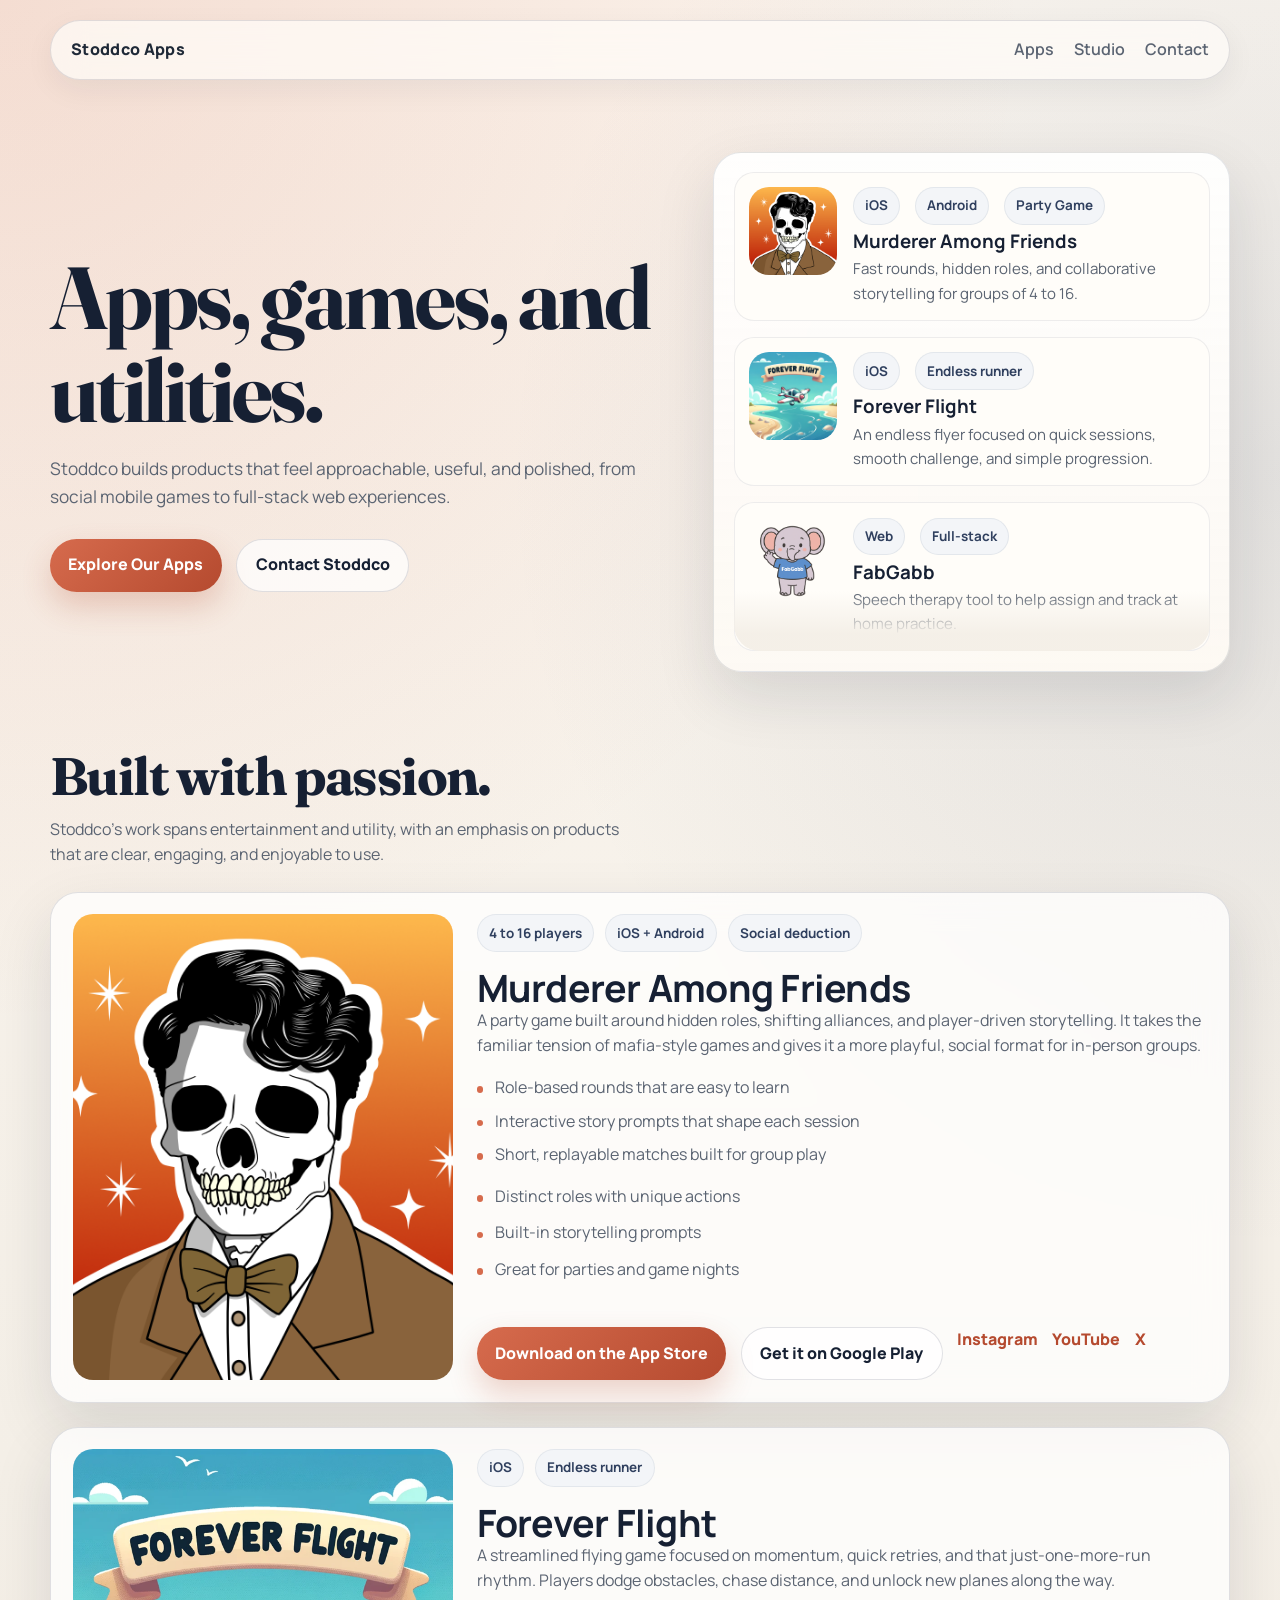
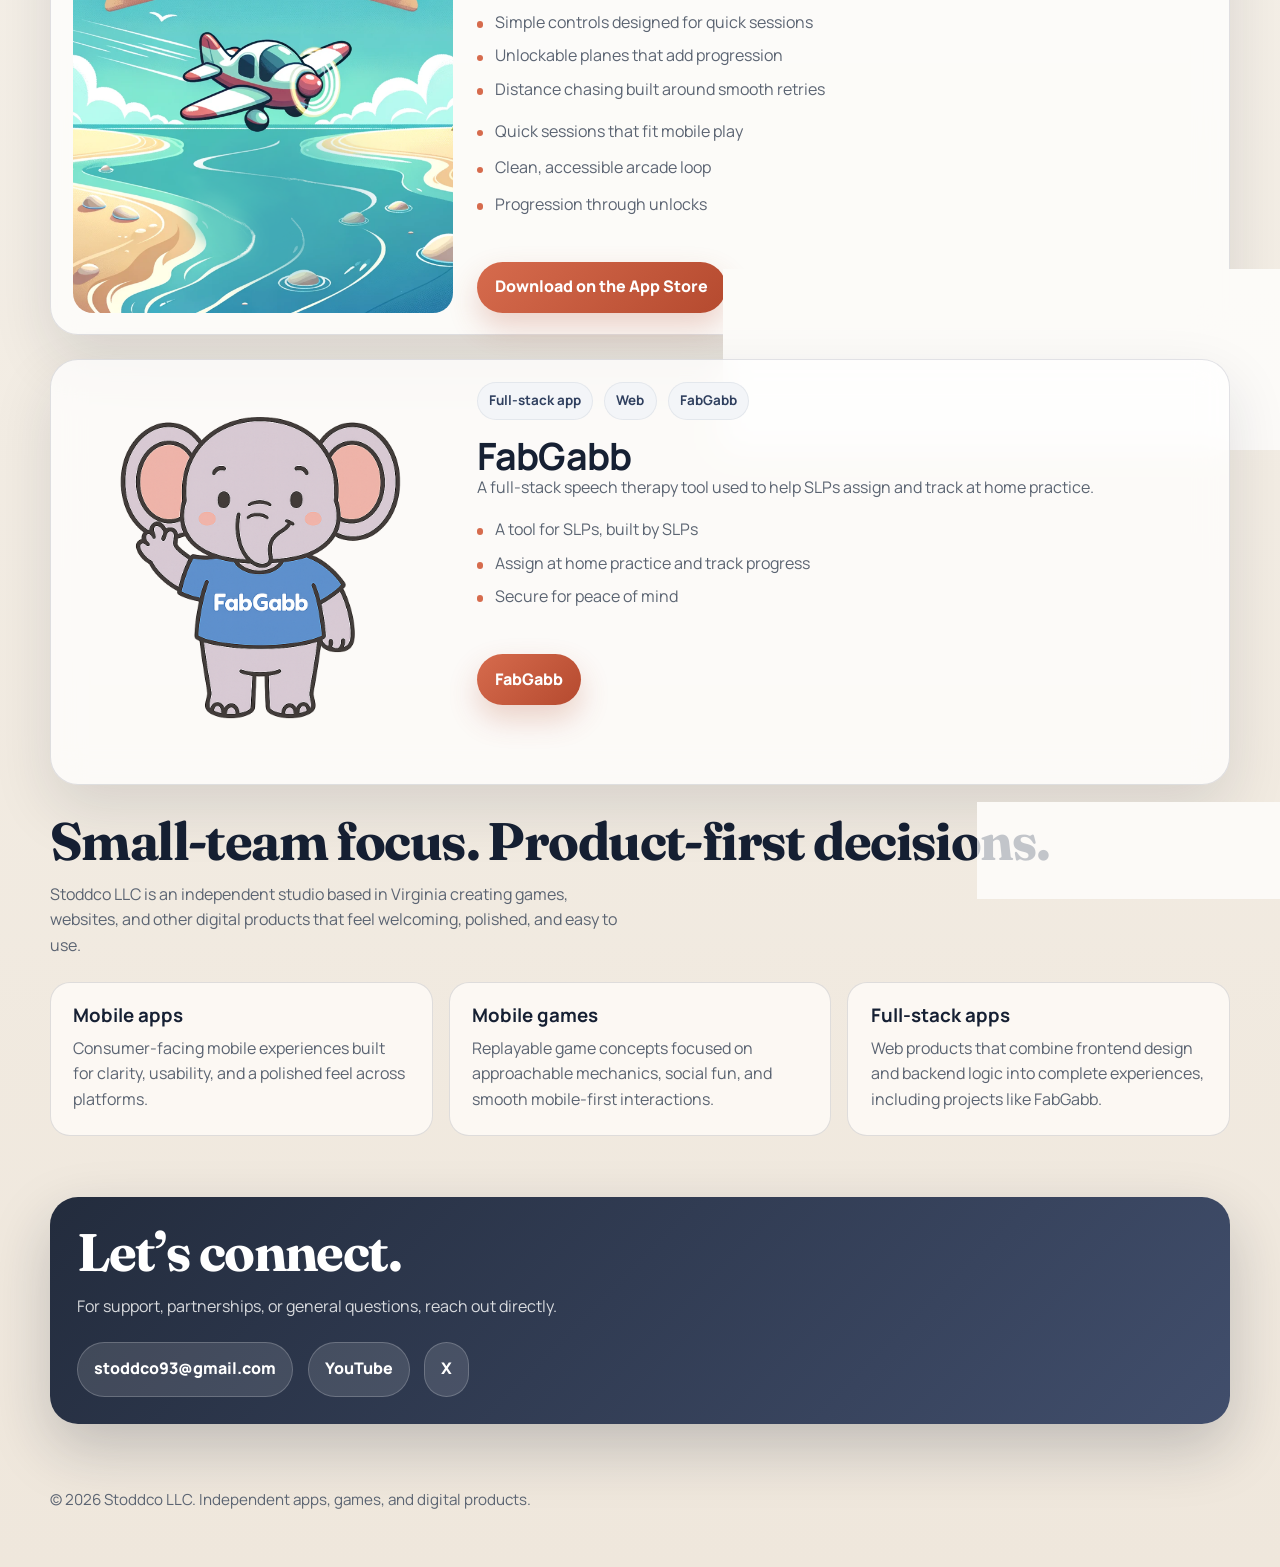
==== commit 2f3a4899: "Updated hero tile" ====
--- a/index.html
+++ b/index.html
@@ -205,6 +205,7 @@
     }
 
     .hero-panel {
+      position: relative;
       padding: 1.2rem;
       border-radius: var(--radius-xl);
       border: 1px solid rgba(32, 48, 77, 0.12);
@@ -213,11 +214,46 @@
         rgba(255, 255, 255, 0.6);
       box-shadow: var(--shadow);
       backdrop-filter: blur(18px);
+      max-height: 540px;
+      overflow-y: auto;
+      overscroll-behavior: contain;
+    }
+
+    .hero-panel::after {
+      content: "";
+      position: sticky;
+      left: 0;
+      right: 0;
+      bottom: -1.2rem;
+      display: block;
+      height: 3.75rem;
+      margin-top: -3.75rem;
+      border-radius: 0 0 calc(var(--radius-xl) - 2px) calc(var(--radius-xl) - 2px);
+      pointer-events: none;
+      background: linear-gradient(180deg, rgba(244, 239, 231, 0), rgba(244, 239, 231, 0.96) 72%);
     }
 
     .stack {
       display: grid;
       gap: 1rem;
+    }
+
+    .hero-panel::-webkit-scrollbar {
+      width: 10px;
+    }
+
+    .hero-panel::-webkit-scrollbar-track {
+      background: rgba(31, 41, 55, 0.06);
+      border-radius: 999px;
+    }
+
+    .hero-panel::-webkit-scrollbar-thumb {
+      background: rgba(181, 74, 47, 0.35);
+      border-radius: 999px;
+    }
+
+    .hero-panel::-webkit-scrollbar-thumb:hover {
+      background: rgba(181, 74, 47, 0.5);
     }
 
     .stack-card {
@@ -509,6 +545,10 @@
         grid-template-columns: 1fr;
       }
 
+      .hero-panel {
+        max-height: 420px;
+      }
+
       .section-heading {
         align-items: start;
         flex-direction: column;
@@ -538,6 +578,29 @@
       .contact-panel,
       .hero-panel {
         padding: 1rem;
+      }
+
+      .app-card {
+        gap: 1rem;
+        overflow: hidden;
+      }
+
+      .app-card img,
+      .app-card .app-art {
+        width: 100%;
+        height: auto;
+        min-height: 0;
+        max-height: 220px;
+      }
+
+      .app-copy {
+        position: relative;
+        z-index: 1;
+        gap: 0.85rem;
+      }
+
+      .card-actions {
+        margin-top: 1.25rem;
       }
 
       .stack-card {
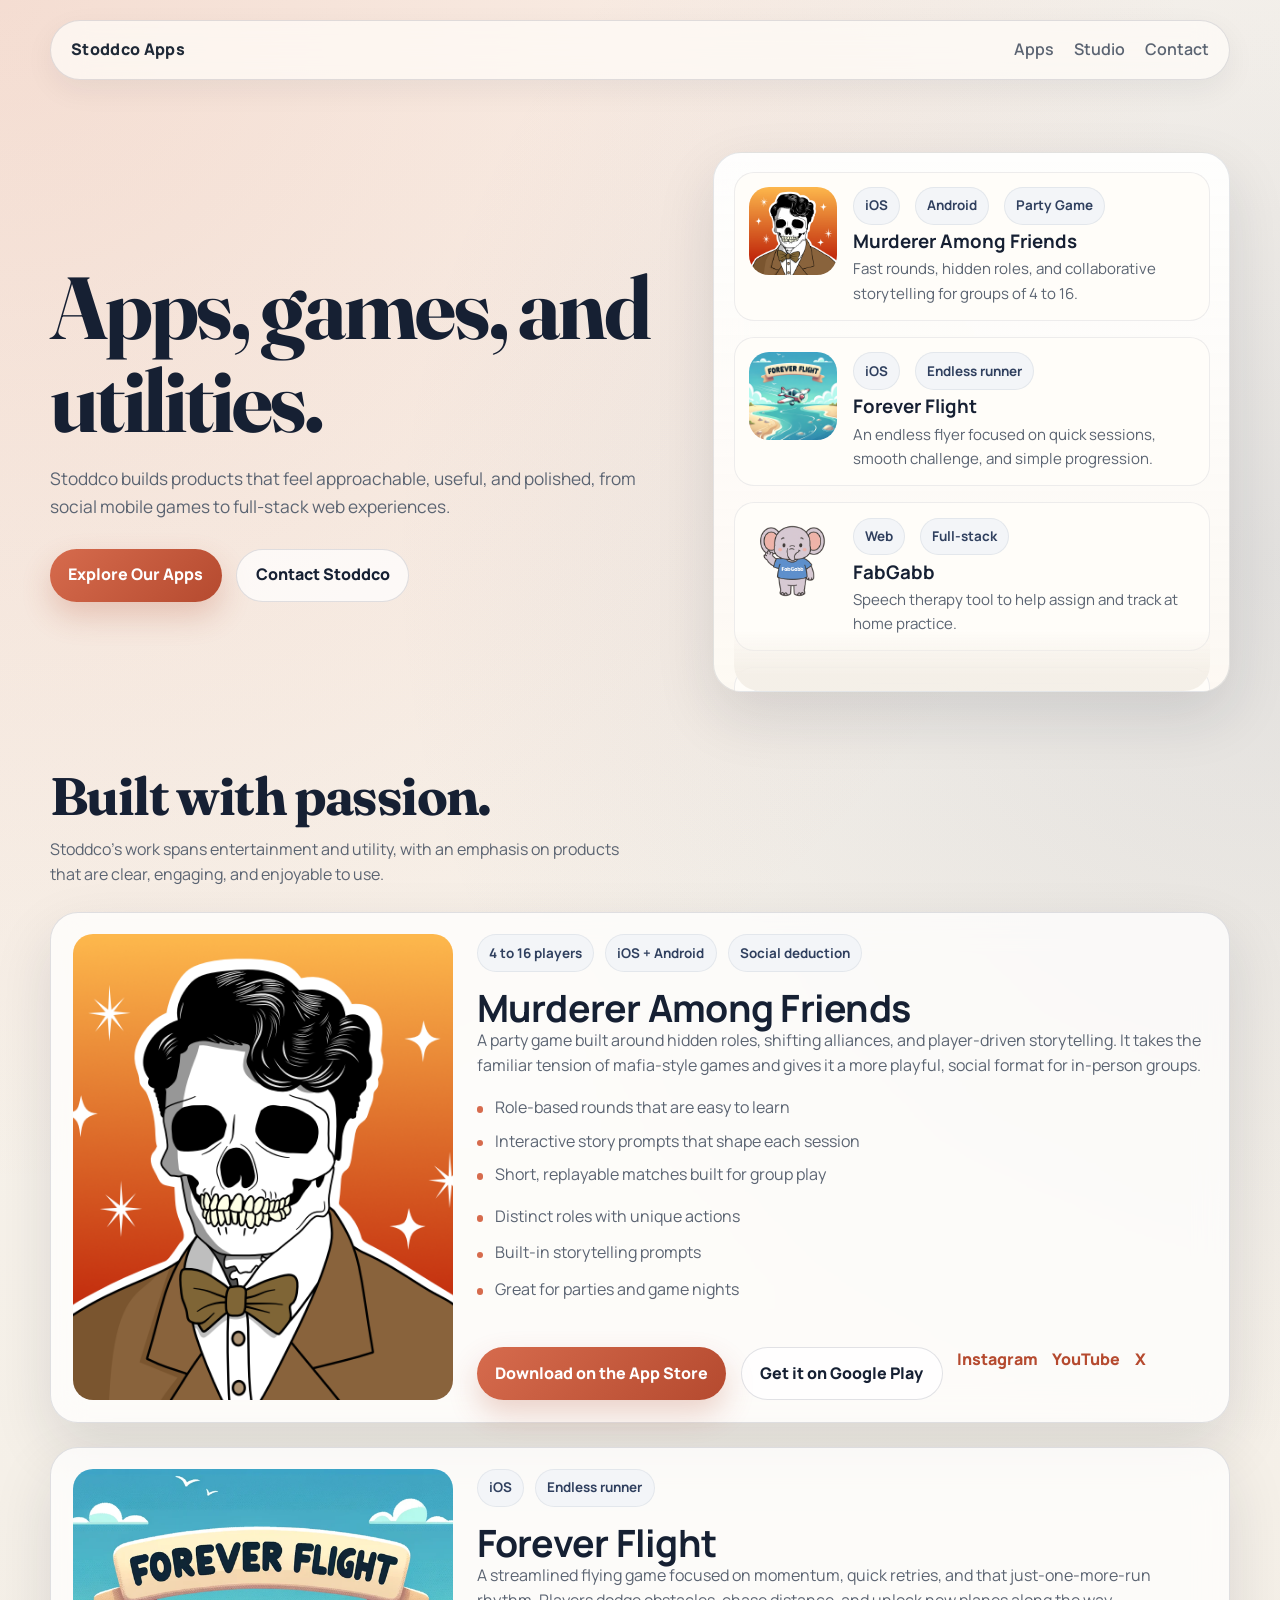
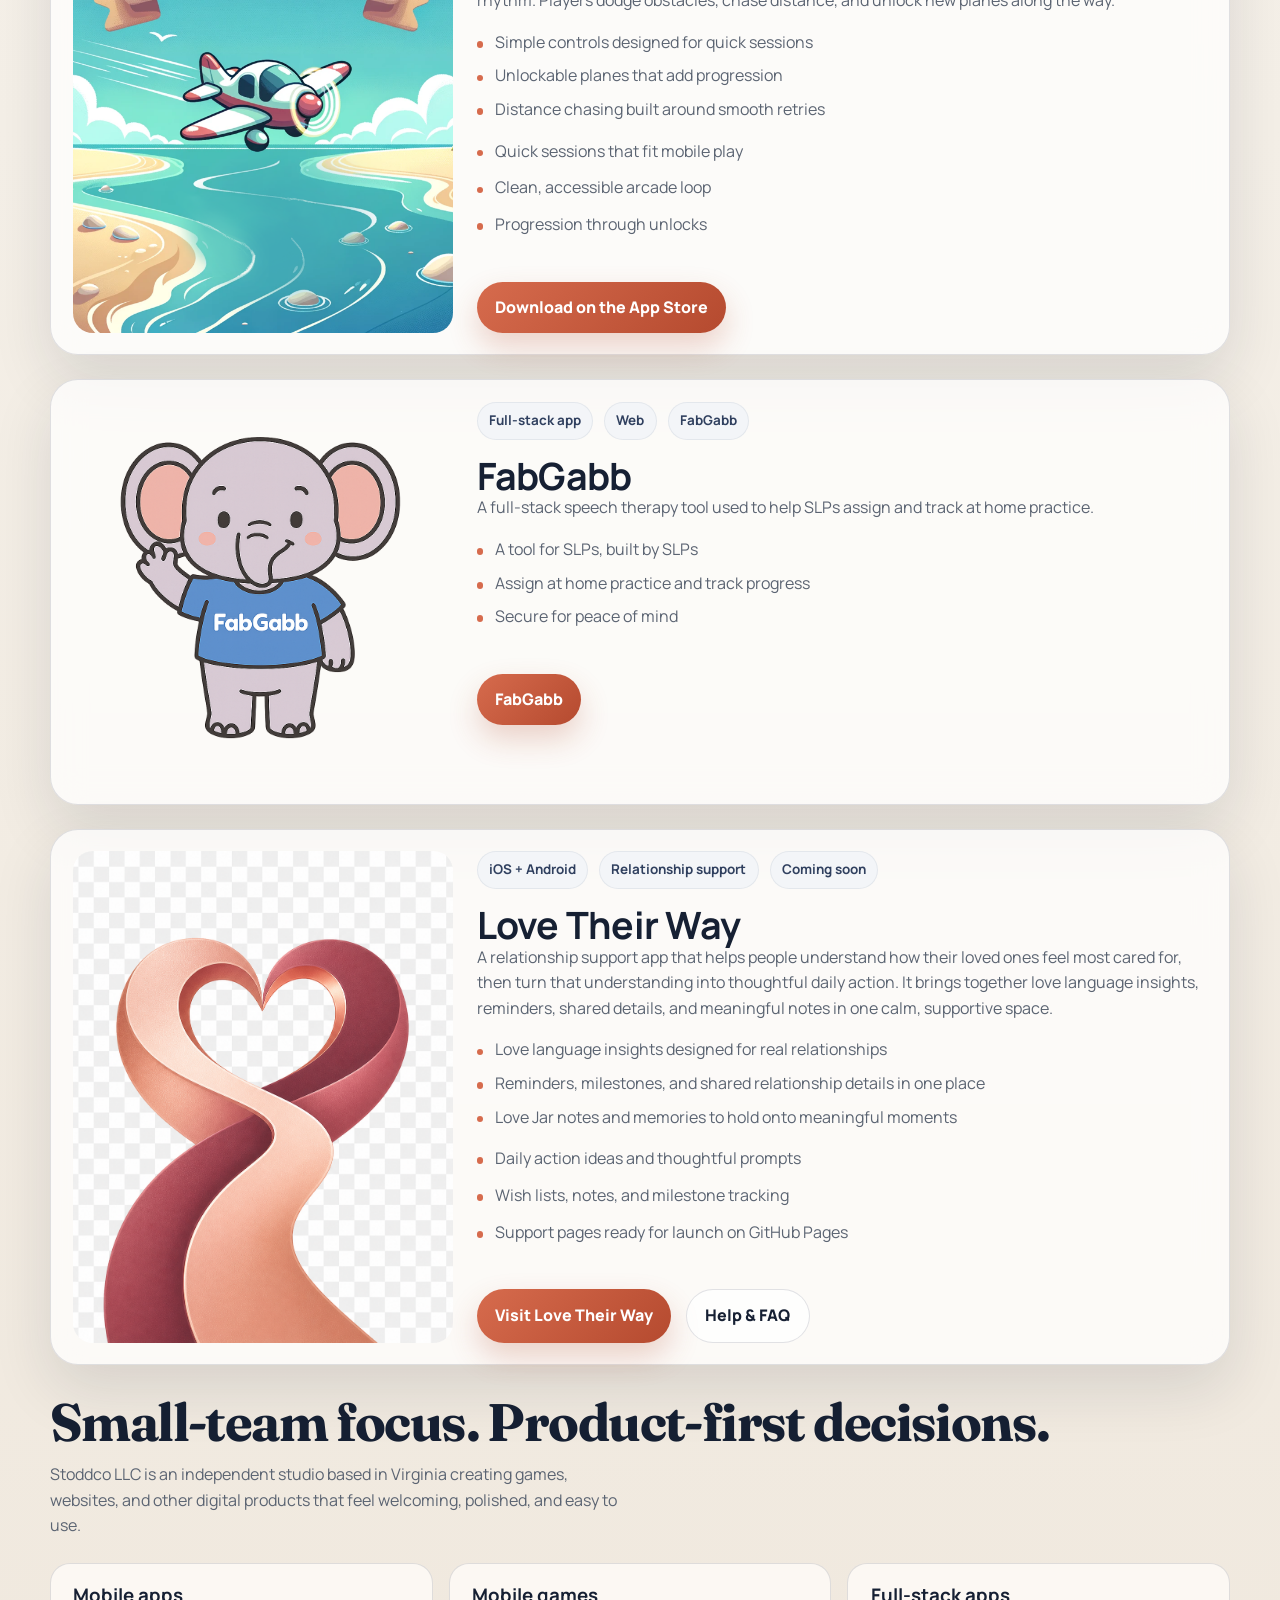
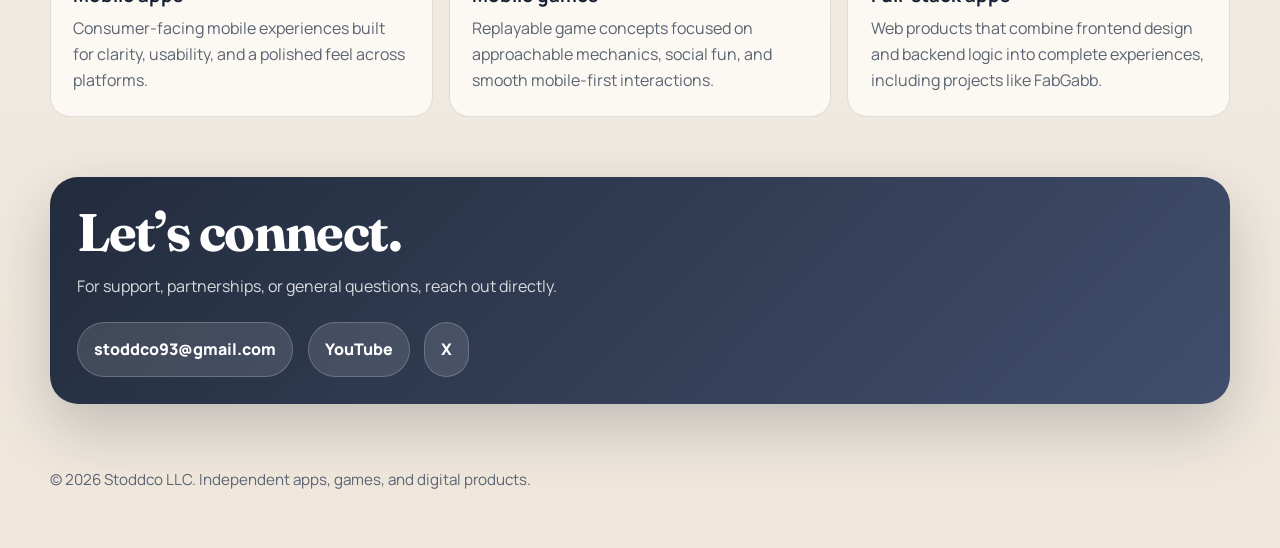
==== commit f8df89c3: "Added lovetheirway to homepage" ====
--- a/index.html
+++ b/index.html
@@ -678,6 +678,18 @@
                 <p>Speech therapy tool to help assign and track at home practice.</p>
               </div>
             </article>
+
+            <article class="stack-card">
+              <img src="images/love-their-way.png" alt="Love Their Way promotional art." />
+              <div>
+                <div class="pill-row">
+                  <span class="pill">iOS + Android</span>
+                  <span class="pill">Relationship app</span>
+                </div>
+                <h3>Love Their Way</h3>
+                <p>Relationship support that helps people show love in ways that feel meaningful to the person they care about.</p>
+              </div>
+            </article>
           </div>
         </aside>
       </section>
@@ -795,6 +807,42 @@
 
               <div class="card-actions">
                 <a class="button" href="https://fabgabb.com/">FabGabb</a>
+              </div>
+            </div>
+          </article>
+
+          <article class="app-card">
+            <img src="images/love-their-way.png" alt="Love Their Way promotional art" />
+            <div class="app-copy">
+              <div class="pill-row">
+                <span class="pill">iOS + Android</span>
+                <span class="pill">Relationship support</span>
+                <span class="pill">Coming soon</span>
+              </div>
+              <div>
+                <h3>Love Their Way</h3>
+                <p>
+                  A relationship support app that helps people understand how their loved ones feel most cared for,
+                  then turn that understanding into thoughtful daily action. It brings together love language insights,
+                  reminders, shared details, and meaningful notes in one calm, supportive space.
+                </p>
+              </div>
+
+              <ul class="detail-list" aria-label="Love Their Way highlights">
+                <li>Love language insights designed for real relationships</li>
+                <li>Reminders, milestones, and shared relationship details in one place</li>
+                <li>Love Jar notes and memories to hold onto meaningful moments</li>
+              </ul>
+
+              <ul class="feature-list" aria-label="Love Their Way features">
+                <li>Daily action ideas and thoughtful prompts</li>
+                <li>Wish lists, notes, and milestone tracking</li>
+                <li>Support pages ready for launch on GitHub Pages</li>
+              </ul>
+
+              <div class="card-actions">
+                <a class="button" href="/love-their-way/">Visit Love Their Way</a>
+                <a class="button-secondary" href="/love-their-way/help/">Help &amp; FAQ</a>
               </div>
             </div>
           </article>
